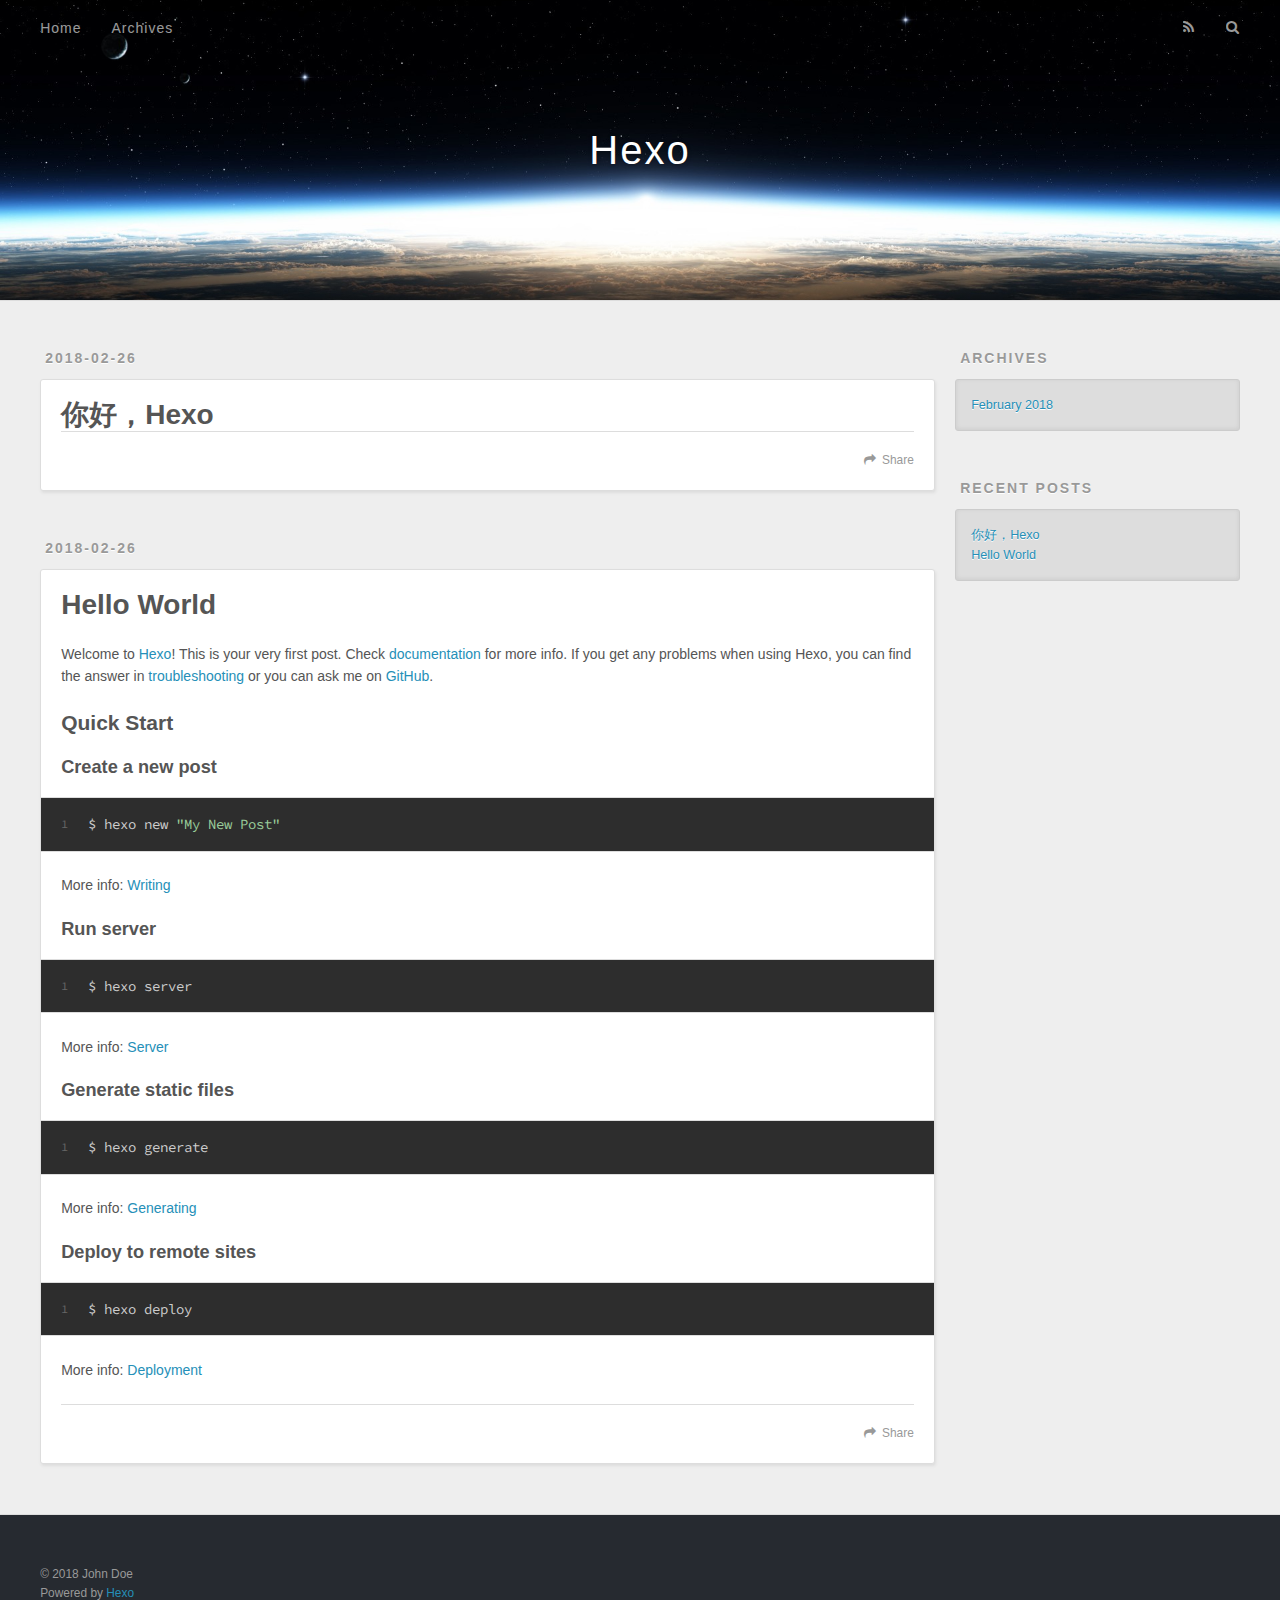
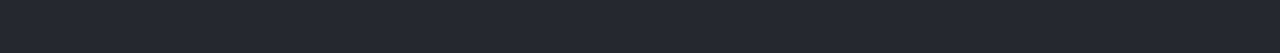
==== index.html @ 793b69d9 "Site updated: 2018-02-26 15:39:28" ====
<!DOCTYPE html>
<html>
<head>
  <meta charset="utf-8">
  

  
  <title>Hexo</title>
  <meta name="viewport" content="width=device-width, initial-scale=1, maximum-scale=1">
  <meta property="og:type" content="website">
<meta property="og:title" content="Hexo">
<meta property="og:url" content="http://yoursite.com/index.html">
<meta property="og:site_name" content="Hexo">
<meta name="twitter:card" content="summary">
<meta name="twitter:title" content="Hexo">
  
    <link rel="alternate" href="/atom.xml" title="Hexo" type="application/atom+xml">
  
  
    <link rel="icon" href="/favicon.png">
  
  
    <link href="//fonts.googleapis.com/css?family=Source+Code+Pro" rel="stylesheet" type="text/css">
  
  <link rel="stylesheet" href="/css/style.css">
</head>

<body>
  <div id="container">
    <div id="wrap">
      <header id="header">
  <div id="banner"></div>
  <div id="header-outer" class="outer">
    <div id="header-title" class="inner">
      <h1 id="logo-wrap">
        <a href="/" id="logo">Hexo</a>
      </h1>
      
    </div>
    <div id="header-inner" class="inner">
      <nav id="main-nav">
        <a id="main-nav-toggle" class="nav-icon"></a>
        
          <a class="main-nav-link" href="/">Home</a>
        
          <a class="main-nav-link" href="/archives">Archives</a>
        
      </nav>
      <nav id="sub-nav">
        
          <a id="nav-rss-link" class="nav-icon" href="/atom.xml" title="RSS Feed"></a>
        
        <a id="nav-search-btn" class="nav-icon" title="Search"></a>
      </nav>
      <div id="search-form-wrap">
        <form action="//google.com/search" method="get" accept-charset="UTF-8" class="search-form"><input type="search" name="q" class="search-form-input" placeholder="Search"><button type="submit" class="search-form-submit">&#xF002;</button><input type="hidden" name="sitesearch" value="http://yoursite.com"></form>
      </div>
    </div>
  </div>
</header>
      <div class="outer">
        <section id="main">
  
    <article id="post-你好，Hexo" class="article article-type-post" itemscope itemprop="blogPost">
  <div class="article-meta">
    <a href="/2018/02/26/你好，Hexo/" class="article-date">
  <time datetime="2018-02-26T07:17:48.000Z" itemprop="datePublished">2018-02-26</time>
</a>
    
  </div>
  <div class="article-inner">
    
    
      <header class="article-header">
        
  
    <h1 itemprop="name">
      <a class="article-title" href="/2018/02/26/你好，Hexo/">你好，Hexo</a>
    </h1>
  

      </header>
    
    <div class="article-entry" itemprop="articleBody">
      
        
      
    </div>
    <footer class="article-footer">
      <a data-url="http://yoursite.com/2018/02/26/你好，Hexo/" data-id="cje3wt3nu0001k8choc8q0jzr" class="article-share-link">Share</a>
      
      
    </footer>
  </div>
  
</article>


  
    <article id="post-hello-world" class="article article-type-post" itemscope itemprop="blogPost">
  <div class="article-meta">
    <a href="/2018/02/26/hello-world/" class="article-date">
  <time datetime="2018-02-26T01:29:39.546Z" itemprop="datePublished">2018-02-26</time>
</a>
    
  </div>
  <div class="article-inner">
    
    
      <header class="article-header">
        
  
    <h1 itemprop="name">
      <a class="article-title" href="/2018/02/26/hello-world/">Hello World</a>
    </h1>
  

      </header>
    
    <div class="article-entry" itemprop="articleBody">
      
        <p>Welcome to <a href="https://hexo.io/" target="_blank" rel="noopener">Hexo</a>! This is your very first post. Check <a href="https://hexo.io/docs/" target="_blank" rel="noopener">documentation</a> for more info. If you get any problems when using Hexo, you can find the answer in <a href="https://hexo.io/docs/troubleshooting.html" target="_blank" rel="noopener">troubleshooting</a> or you can ask me on <a href="https://github.com/hexojs/hexo/issues" target="_blank" rel="noopener">GitHub</a>.</p>
<h2 id="Quick-Start"><a href="#Quick-Start" class="headerlink" title="Quick Start"></a>Quick Start</h2><h3 id="Create-a-new-post"><a href="#Create-a-new-post" class="headerlink" title="Create a new post"></a>Create a new post</h3><figure class="highlight bash"><table><tr><td class="gutter"><pre><span class="line">1</span><br></pre></td><td class="code"><pre><span class="line">$ hexo new <span class="string">"My New Post"</span></span><br></pre></td></tr></table></figure>
<p>More info: <a href="https://hexo.io/docs/writing.html" target="_blank" rel="noopener">Writing</a></p>
<h3 id="Run-server"><a href="#Run-server" class="headerlink" title="Run server"></a>Run server</h3><figure class="highlight bash"><table><tr><td class="gutter"><pre><span class="line">1</span><br></pre></td><td class="code"><pre><span class="line">$ hexo server</span><br></pre></td></tr></table></figure>
<p>More info: <a href="https://hexo.io/docs/server.html" target="_blank" rel="noopener">Server</a></p>
<h3 id="Generate-static-files"><a href="#Generate-static-files" class="headerlink" title="Generate static files"></a>Generate static files</h3><figure class="highlight bash"><table><tr><td class="gutter"><pre><span class="line">1</span><br></pre></td><td class="code"><pre><span class="line">$ hexo generate</span><br></pre></td></tr></table></figure>
<p>More info: <a href="https://hexo.io/docs/generating.html" target="_blank" rel="noopener">Generating</a></p>
<h3 id="Deploy-to-remote-sites"><a href="#Deploy-to-remote-sites" class="headerlink" title="Deploy to remote sites"></a>Deploy to remote sites</h3><figure class="highlight bash"><table><tr><td class="gutter"><pre><span class="line">1</span><br></pre></td><td class="code"><pre><span class="line">$ hexo deploy</span><br></pre></td></tr></table></figure>
<p>More info: <a href="https://hexo.io/docs/deployment.html" target="_blank" rel="noopener">Deployment</a></p>

      
    </div>
    <footer class="article-footer">
      <a data-url="http://yoursite.com/2018/02/26/hello-world/" data-id="cje3wt3nn0000k8chcwhutjzi" class="article-share-link">Share</a>
      
      
    </footer>
  </div>
  
</article>


  


</section>
        
          <aside id="sidebar">
  
    

  
    

  
    
  
    
  <div class="widget-wrap">
    <h3 class="widget-title">Archives</h3>
    <div class="widget">
      <ul class="archive-list"><li class="archive-list-item"><a class="archive-list-link" href="/archives/2018/02/">February 2018</a></li></ul>
    </div>
  </div>


  
    
  <div class="widget-wrap">
    <h3 class="widget-title">Recent Posts</h3>
    <div class="widget">
      <ul>
        
          <li>
            <a href="/2018/02/26/你好，Hexo/">你好，Hexo</a>
          </li>
        
          <li>
            <a href="/2018/02/26/hello-world/">Hello World</a>
          </li>
        
      </ul>
    </div>
  </div>

  
</aside>
        
      </div>
      <footer id="footer">
  
  <div class="outer">
    <div id="footer-info" class="inner">
      &copy; 2018 John Doe<br>
      Powered by <a href="http://hexo.io/" target="_blank">Hexo</a>
    </div>
  </div>
</footer>
    </div>
    <nav id="mobile-nav">
  
    <a href="/" class="mobile-nav-link">Home</a>
  
    <a href="/archives" class="mobile-nav-link">Archives</a>
  
</nav>
    

<script src="//ajax.googleapis.com/ajax/libs/jquery/2.0.3/jquery.min.js"></script>


  <link rel="stylesheet" href="/fancybox/jquery.fancybox.css">
  <script src="/fancybox/jquery.fancybox.pack.js"></script>


<script src="/js/script.js"></script>



  </div>
</body>
</html>
---- css/style.css ----
body {
  width: 100%;
}
body:before,
body:after {
  content: "";
  display: table;
}
body:after {
  clear: both;
}
html,
body,
div,
span,
applet,
object,
iframe,
h1,
h2,
h3,
h4,
h5,
h6,
p,
blockquote,
pre,
a,
abbr,
acronym,
address,
big,
cite,
code,
del,
dfn,
em,
img,
ins,
kbd,
q,
s,
samp,
small,
strike,
strong,
sub,
sup,
tt,
var,
dl,
dt,
dd,
ol,
ul,
li,
fieldset,
form,
label,
legend,
table,
caption,
tbody,
tfoot,
thead,
tr,
th,
td {
  margin: 0;
  padding: 0;
  border: 0;
  outline: 0;
  font-weight: inherit;
  font-style: inherit;
  font-family: inherit;
  font-size: 100%;
  vertical-align: baseline;
}
body {
  line-height: 1;
  color: #000;
  background: #fff;
}
ol,
ul {
  list-style: none;
}
table {
  border-collapse: separate;
  border-spacing: 0;
  vertical-align: middle;
}
caption,
th,
td {
  text-align: left;
  font-weight: normal;
  vertical-align: middle;
}
a img {
  border: none;
}
input,
button {
  margin: 0;
  padding: 0;
}
input::-moz-focus-inner,
button::-moz-focus-inner {
  border: 0;
  padding: 0;
}
@font-face {
  font-family: FontAwesome;
  font-style: normal;
  font-weight: normal;
  src: url("fonts/fontawesome-webfont.eot?v=#4.0.3");
  src: url("fonts/fontawesome-webfont.eot?#iefix&v=#4.0.3") format("embedded-opentype"), url("fonts/fontawesome-webfont.woff?v=#4.0.3") format("woff"), url("fonts/fontawesome-webfont.ttf?v=#4.0.3") format("truetype"), url("fonts/fontawesome-webfont.svg#fontawesomeregular?v=#4.0.3") format("svg");
}
html,
body,
#container {
  height: 100%;
}
body {
  background: #eee;
  font: 14px -apple-system, BlinkMacSystemFont, "Segoe UI", "Roboto", "Oxygen", "Ubuntu", "Cantarell", "Fira Sans", "Droid Sans", "Helvetica Neue", sans-serif;
  -webkit-text-size-adjust: 100%;
}
.outer {
  max-width: 1220px;
  margin: 0 auto;
  padding: 0 20px;
}
.outer:before,
.outer:after {
  content: "";
  display: table;
}
.outer:after {
  clear: both;
}
.inner {
  display: inline;
  float: left;
  width: 98.33333333333333%;
  margin: 0 0.833333333333333%;
}
.left,
.alignleft {
  float: left;
}
.right,
.alignright {
  float: right;
}
.clear {
  clear: both;
}
#container {
  position: relative;
}
.mobile-nav-on {
  overflow: hidden;
}
#wrap {
  height: 100%;
  width: 100%;
  position: absolute;
  top: 0;
  left: 0;
  -webkit-transition: 0.2s ease-out;
  -moz-transition: 0.2s ease-out;
  -ms-transition: 0.2s ease-out;
  transition: 0.2s ease-out;
  z-index: 1;
  background: #eee;
}
.mobile-nav-on #wrap {
  left: 280px;
}
@media screen and (min-width: 768px) {
  #main {
    display: inline;
    float: left;
    width: 73.33333333333333%;
    margin: 0 0.833333333333333%;
  }
}
.article-date,
.article-category-link,
.archive-year,
.widget-title {
  text-decoration: none;
  text-transform: uppercase;
  letter-spacing: 2px;
  color: #999;
  margin-bottom: 1em;
  margin-left: 5px;
  line-height: 1em;
  text-shadow: 0 1px #fff;
  font-weight: bold;
}
.article-inner,
.archive-article-inner {
  background: #fff;
  -webkit-box-shadow: 1px 2px 3px #ddd;
  box-shadow: 1px 2px 3px #ddd;
  border: 1px solid #ddd;
  border-radius: 3px;
}
.article-entry h1,
.widget h1 {
  font-size: 2em;
}
.article-entry h2,
.widget h2 {
  font-size: 1.5em;
}
.article-entry h3,
.widget h3 {
  font-size: 1.3em;
}
.article-entry h4,
.widget h4 {
  font-size: 1.2em;
}
.article-entry h5,
.widget h5 {
  font-size: 1em;
}
.article-entry h6,
.widget h6 {
  font-size: 1em;
  color: #999;
}
.article-entry hr,
.widget hr {
  border: 1px dashed #ddd;
}
.article-entry strong,
.widget strong {
  font-weight: bold;
}
.article-entry em,
.widget em,
.article-entry cite,
.widget cite {
  font-style: italic;
}
.article-entry sup,
.widget sup,
.article-entry sub,
.widget sub {
  font-size: 0.75em;
  line-height: 0;
  position: relative;
  vertical-align: baseline;
}
.article-entry sup,
.widget sup {
  top: -0.5em;
}
.article-entry sub,
.widget sub {
  bottom: -0.2em;
}
.article-entry small,
.widget small {
  font-size: 0.85em;
}
.article-entry acronym,
.widget acronym,
.article-entry abbr,
.widget abbr {
  border-bottom: 1px dotted;
}
.article-entry ul,
.widget ul,
.article-entry ol,
.widget ol,
.article-entry dl,
.widget dl {
  margin: 0 20px;
  line-height: 1.6em;
}
.article-entry ul ul,
.widget ul ul,
.article-entry ol ul,
.widget ol ul,
.article-entry ul ol,
.widget ul ol,
.article-entry ol ol,
.widget ol ol {
  margin-top: 0;
  margin-bottom: 0;
}
.article-entry ul,
.widget ul {
  list-style: disc;
}
.article-entry ol,
.widget ol {
  list-style: decimal;
}
.article-entry dt,
.widget dt {
  font-weight: bold;
}
#header {
  height: 300px;
  position: relative;
  border-bottom: 1px solid #ddd;
}
#header:before,
#header:after {
  content: "";
  position: absolute;
  left: 0;
  right: 0;
  height: 40px;
}
#header:before {
  top: 0;
  background: -webkit-linear-gradient(rgba(0,0,0,0.2), transparent);
  background: -moz-linear-gradient(rgba(0,0,0,0.2), transparent);
  background: -ms-linear-gradient(rgba(0,0,0,0.2), transparent);
  background: linear-gradient(rgba(0,0,0,0.2), transparent);
}
#header:after {
  bottom: 0;
  background: -webkit-linear-gradient(transparent, rgba(0,0,0,0.2));
  background: -moz-linear-gradient(transparent, rgba(0,0,0,0.2));
  background: -ms-linear-gradient(transparent, rgba(0,0,0,0.2));
  background: linear-gradient(transparent, rgba(0,0,0,0.2));
}
#header-outer {
  height: 100%;
  position: relative;
}
#header-inner {
  position: relative;
  overflow: hidden;
}
#banner {
  position: absolute;
  top: 0;
  left: 0;
  width: 100%;
  height: 100%;
  background: url("images/banner.jpg") center #000;
  -webkit-background-size: cover;
  -moz-background-size: cover;
  background-size: cover;
  z-index: -1;
}
#header-title {
  text-align: center;
  height: 40px;
  position: absolute;
  top: 50%;
  left: 0;
  margin-top: -20px;
}
#logo,
#subtitle {
  text-decoration: none;
  color: #fff;
  font-weight: 300;
  text-shadow: 0 1px 4px rgba(0,0,0,0.3);
}
#logo {
  font-size: 40px;
  line-height: 40px;
  letter-spacing: 2px;
}
#subtitle {
  font-size: 16px;
  line-height: 16px;
  letter-spacing: 1px;
}
#subtitle-wrap {
  margin-top: 16px;
}
#main-nav {
  float: left;
  margin-left: -15px;
}
.nav-icon,
.main-nav-link {
  float: left;
  color: #fff;
  opacity: 0.6;
  text-decoration: none;
  text-shadow: 0 1px rgba(0,0,0,0.2);
  -webkit-transition: opacity 0.2s;
  -moz-transition: opacity 0.2s;
  -ms-transition: opacity 0.2s;
  transition: opacity 0.2s;
  display: block;
  padding: 20px 15px;
}
.nav-icon:hover,
.main-nav-link:hover {
  opacity: 1;
}
.nav-icon {
  font-family: FontAwesome;
  text-align: center;
  font-size: 14px;
  width: 14px;
  height: 14px;
  padding: 20px 15px;
  position: relative;
  cursor: pointer;
}
.main-nav-link {
  font-weight: 300;
  letter-spacing: 1px;
}
@media screen and (max-width: 479px) {
  .main-nav-link {
    display: none;
  }
}
#main-nav-toggle {
  display: none;
}
#main-nav-toggle:before {
  content: "\f0c9";
}
@media screen and (max-width: 479px) {
  #main-nav-toggle {
    display: block;
  }
}
#sub-nav {
  float: right;
  margin-right: -15px;
}
#nav-rss-link:before {
  content: "\f09e";
}
#nav-search-btn:before {
  content: "\f002";
}
#search-form-wrap {
  position: absolute;
  top: 15px;
  width: 150px;
  height: 30px;
  right: -150px;
  opacity: 0;
  -webkit-transition: 0.2s ease-out;
  -moz-transition: 0.2s ease-out;
  -ms-transition: 0.2s ease-out;
  transition: 0.2s ease-out;
}
#search-form-wrap.on {
  opacity: 1;
  right: 0;
}
@media screen and (max-width: 479px) {
  #search-form-wrap {
    width: 100%;
    right: -100%;
  }
}
.search-form {
  position: absolute;
  top: 0;
  left: 0;
  right: 0;
  background: #fff;
  padding: 5px 15px;
  border-radius: 15px;
  -webkit-box-shadow: 0 0 10px rgba(0,0,0,0.3);
  box-shadow: 0 0 10px rgba(0,0,0,0.3);
}
.search-form-input {
  border: none;
  background: none;
  color: #555;
  width: 100%;
  font: 13px -apple-system, BlinkMacSystemFont, "Segoe UI", "Roboto", "Oxygen", "Ubuntu", "Cantarell", "Fira Sans", "Droid Sans", "Helvetica Neue", sans-serif;
  outline: none;
}
.search-form-input::-webkit-search-results-decoration,
.search-form-input::-webkit-search-cancel-button {
  -webkit-appearance: none;
}
.search-form-submit {
  position: absolute;
  top: 50%;
  right: 10px;
  margin-top: -7px;
  font: 13px FontAwesome;
  border: none;
  background: none;
  color: #bbb;
  cursor: pointer;
}
.search-form-submit:hover,
.search-form-submit:focus {
  color: #777;
}
.article {
  margin: 50px 0;
}
.article-inner {
  overflow: hidden;
}
.article-meta:before,
.article-meta:after {
  content: "";
  display: table;
}
.article-meta:after {
  clear: both;
}
.article-date {
  float: left;
}
.article-category {
  float: left;
  line-height: 1em;
  color: #ccc;
  text-shadow: 0 1px #fff;
  margin-left: 8px;
}
.article-category:before {
  content: "\2022";
}
.article-category-link {
  margin: 0 12px 1em;
}
.article-header {
  padding: 20px 20px 0;
}
.article-title {
  text-decoration: none;
  font-size: 2em;
  font-weight: bold;
  color: #555;
  line-height: 1.1em;
  -webkit-transition: color 0.2s;
  -moz-transition: color 0.2s;
  -ms-transition: color 0.2s;
  transition: color 0.2s;
}
a.article-title:hover {
  color: #258fb8;
}
.article-entry {
  color: #555;
  padding: 0 20px;
}
.article-entry:before,
.article-entry:after {
  content: "";
  display: table;
}
.article-entry:after {
  clear: both;
}
.article-entry p,
.article-entry table {
  line-height: 1.6em;
  margin: 1.6em 0;
}
.article-entry h1,
.article-entry h2,
.article-entry h3,
.article-entry h4,
.article-entry h5,
.article-entry h6 {
  font-weight: bold;
}
.article-entry h1,
.article-entry h2,
.article-entry h3,
.article-entry h4,
.article-entry h5,
.article-entry h6 {
  line-height: 1.1em;
  margin: 1.1em 0;
}
.article-entry a {
  color: #258fb8;
  text-decoration: none;
}
.article-entry a:hover {
  text-decoration: underline;
}
.article-entry ul,
.article-entry ol,
.article-entry dl {
  margin-top: 1.6em;
  margin-bottom: 1.6em;
}
.article-entry img,
.article-entry video {
  max-width: 100%;
  height: auto;
  display: block;
  margin: auto;
}
.article-entry iframe {
  border: none;
}
.article-entry table {
  width: 100%;
  border-collapse: collapse;
  border-spacing: 0;
}
.article-entry th {
  font-weight: bold;
  border-bottom: 3px solid #ddd;
  padding-bottom: 0.5em;
}
.article-entry td {
  border-bottom: 1px solid #ddd;
  padding: 10px 0;
}
.article-entry blockquote {
  font-family: Georgia, "Times New Roman", serif;
  font-size: 1.4em;
  margin: 1.6em 20px;
  text-align: center;
}
.article-entry blockquote footer {
  font-size: 14px;
  margin: 1.6em 0;
  font-family: -apple-system, BlinkMacSystemFont, "Segoe UI", "Roboto", "Oxygen", "Ubuntu", "Cantarell", "Fira Sans", "Droid Sans", "Helvetica Neue", sans-serif;
}
.article-entry blockquote footer cite:before {
  content: "—";
  padding: 0 0.5em;
}
.article-entry .pullquote {
  text-align: left;
  width: 45%;
  margin: 0;
}
.article-entry .pullquote.left {
  margin-left: 0.5em;
  margin-right: 1em;
}
.article-entry .pullquote.right {
  margin-right: 0.5em;
  margin-left: 1em;
}
.article-entry .caption {
  color: #999;
  display: block;
  font-size: 0.9em;
  margin-top: 0.5em;
  position: relative;
  text-align: center;
}
.article-entry .video-container {
  position: relative;
  padding-top: 56.25%;
  height: 0;
  overflow: hidden;
}
.article-entry .video-container iframe,
.article-entry .video-container object,
.article-entry .video-container embed {
  position: absolute;
  top: 0;
  left: 0;
  width: 100%;
  height: 100%;
  margin-top: 0;
}
.article-more-link a {
  display: inline-block;
  line-height: 1em;
  padding: 6px 15px;
  border-radius: 15px;
  background: #eee;
  color: #999;
  text-shadow: 0 1px #fff;
  text-decoration: none;
}
.article-more-link a:hover {
  background: #258fb8;
  color: #fff;
  text-decoration: none;
  text-shadow: 0 1px #1e7293;
}
.article-footer {
  font-size: 0.85em;
  line-height: 1.6em;
  border-top: 1px solid #ddd;
  padding-top: 1.6em;
  margin: 0 20px 20px;
}
.article-footer:before,
.article-footer:after {
  content: "";
  display: table;
}
.article-footer:after {
  clear: both;
}
.article-footer a {
  color: #999;
  text-decoration: none;
}
.article-footer a:hover {
  color: #555;
}
.article-tag-list-item {
  float: left;
  margin-right: 10px;
}
.article-tag-list-link:before {
  content: "#";
}
.article-comment-link {
  float: right;
}
.article-comment-link:before {
  content: "\f075";
  font-family: FontAwesome;
  padding-right: 8px;
}
.article-share-link {
  cursor: pointer;
  float: right;
  margin-left: 20px;
}
.article-share-link:before {
  content: "\f064";
  font-family: FontAwesome;
  padding-right: 6px;
}
#article-nav {
  position: relative;
}
#article-nav:before,
#article-nav:after {
  content: "";
  display: table;
}
#article-nav:after {
  clear: both;
}
@media screen and (min-width: 768px) {
  #article-nav {
    margin: 50px 0;
  }
  #article-nav:before {
    width: 8px;
    height: 8px;
    position: absolute;
    top: 50%;
    left: 50%;
    margin-top: -4px;
    margin-left: -4px;
    content: "";
    border-radius: 50%;
    background: #ddd;
    -webkit-box-shadow: 0 1px 2px #fff;
    box-shadow: 0 1px 2px #fff;
  }
}
.article-nav-link-wrap {
  text-decoration: none;
  text-shadow: 0 1px #fff;
  color: #999;
  -webkit-box-sizing: border-box;
  -moz-box-sizing: border-box;
  box-sizing: border-box;
  margin-top: 50px;
  text-align: center;
  display: block;
}
.article-nav-link-wrap:hover {
  color: #555;
}
@media screen and (min-width: 768px) {
  .article-nav-link-wrap {
    width: 50%;
    margin-top: 0;
  }
}
@media screen and (min-width: 768px) {
  #article-nav-newer {
    float: left;
    text-align: right;
    padding-right: 20px;
  }
}
@media screen and (min-width: 768px) {
  #article-nav-older {
    float: right;
    text-align: left;
    padding-left: 20px;
  }
}
.article-nav-caption {
  text-transform: uppercase;
  letter-spacing: 2px;
  color: #ddd;
  line-height: 1em;
  font-weight: bold;
}
#article-nav-newer .article-nav-caption {
  margin-right: -2px;
}
.article-nav-title {
  font-size: 0.85em;
  line-height: 1.6em;
  margin-top: 0.5em;
}
.article-share-box {
  position: absolute;
  display: none;
  background: #fff;
  -webkit-box-shadow: 1px 2px 10px rgba(0,0,0,0.2);
  box-shadow: 1px 2px 10px rgba(0,0,0,0.2);
  border-radius: 3px;
  margin-left: -145px;
  overflow: hidden;
  z-index: 1;
}
.article-share-box.on {
  display: block;
}
.article-share-input {
  width: 100%;
  background: none;
  -webkit-box-sizing: border-box;
  -moz-box-sizing: border-box;
  box-sizing: border-box;
  font: 14px -apple-system, BlinkMacSystemFont, "Segoe UI", "Roboto", "Oxygen", "Ubuntu", "Cantarell", "Fira Sans", "Droid Sans", "Helvetica Neue", sans-serif;
  padding: 0 15px;
  color: #555;
  outline: none;
  border: 1px solid #ddd;
  border-radius: 3px 3px 0 0;
  height: 36px;
  line-height: 36px;
}
.article-share-links {
  background: #eee;
}
.article-share-links:before,
.article-share-links:after {
  content: "";
  display: table;
}
.article-share-links:after {
  clear: both;
}
.article-share-twitter,
.article-share-facebook,
.article-share-pinterest,
.article-share-google {
  width: 50px;
  height: 36px;
  display: block;
  float: left;
  position: relative;
  color: #999;
  text-shadow: 0 1px #fff;
}
.article-share-twitter:before,
.article-share-facebook:before,
.article-share-pinterest:before,
.article-share-google:before {
  font-size: 20px;
  font-family: FontAwesome;
  width: 20px;
  height: 20px;
  position: absolute;
  top: 50%;
  left: 50%;
  margin-top: -10px;
  margin-left: -10px;
  text-align: center;
}
.article-share-twitter:hover,
.article-share-facebook:hover,
.article-share-pinterest:hover,
.article-share-google:hover {
  color: #fff;
}
.article-share-twitter:before {
  content: "\f099";
}
.article-share-twitter:hover {
  background: #00aced;
  text-shadow: 0 1px #008abe;
}
.article-share-facebook:before {
  content: "\f09a";
}
.article-share-facebook:hover {
  background: #3b5998;
  text-shadow: 0 1px #2f477a;
}
.article-share-pinterest:before {
  content: "\f0d2";
}
.article-share-pinterest:hover {
  background: #cb2027;
  text-shadow: 0 1px #a21a1f;
}
.article-share-google:before {
  content: "\f0d5";
}
.article-share-google:hover {
  background: #dd4b39;
  text-shadow: 0 1px #be3221;
}
.article-gallery {
  background: #000;
  position: relative;
}
.article-gallery-photos {
  position: relative;
  overflow: hidden;
}
.article-gallery-img {
  display: none;
  max-width: 100%;
}
.article-gallery-img:first-child {
  display: block;
}
.article-gallery-img.loaded {
  position: absolute;
  display: block;
}
.article-gallery-img img {
  display: block;
  max-width: 100%;
  margin: 0 auto;
}
#comments {
  background: #fff;
  -webkit-box-shadow: 1px 2px 3px #ddd;
  box-shadow: 1px 2px 3px #ddd;
  padding: 20px;
  border: 1px solid #ddd;
  border-radius: 3px;
  margin: 50px 0;
}
#comments a {
  color: #258fb8;
}
.archives-wrap {
  margin: 50px 0;
}
.archives:before,
.archives:after {
  content: "";
  display: table;
}
.archives:after {
  clear: both;
}
.archive-year-wrap {
  margin-bottom: 1em;
}
.archives {
  -webkit-column-gap: 10px;
  -moz-column-gap: 10px;
  column-gap: 10px;
}
@media screen and (min-width: 480px) and (max-width: 767px) {
  .archives {
    -webkit-column-count: 2;
    -moz-column-count: 2;
    column-count: 2;
  }
}
@media screen and (min-width: 768px) {
  .archives {
    -webkit-column-count: 3;
    -moz-column-count: 3;
    column-count: 3;
  }
}
.archive-article {
  -webkit-column-break-inside: avoid;
  page-break-inside: avoid;
  overflow: hidden;
  break-inside: avoid-column;
}
.archive-article-inner {
  padding: 10px;
  margin-bottom: 15px;
}
.archive-article-title {
  text-decoration: none;
  font-weight: bold;
  color: #555;
  -webkit-transition: color 0.2s;
  -moz-transition: color 0.2s;
  -ms-transition: color 0.2s;
  transition: color 0.2s;
  line-height: 1.6em;
}
.archive-article-title:hover {
  color: #258fb8;
}
.archive-article-footer {
  margin-top: 1em;
}
.archive-article-date {
  color: #999;
  text-decoration: none;
  font-size: 0.85em;
  line-height: 1em;
  margin-bottom: 0.5em;
  display: block;
}
#page-nav {
  margin: 50px auto;
  background: #fff;
  -webkit-box-shadow: 1px 2px 3px #ddd;
  box-shadow: 1px 2px 3px #ddd;
  border: 1px solid #ddd;
  border-radius: 3px;
  text-align: center;
  color: #999;
  overflow: hidden;
}
#page-nav:before,
#page-nav:after {
  content: "";
  display: table;
}
#page-nav:after {
  clear: both;
}
#page-nav a,
#page-nav span {
  padding: 10px 20px;
  line-height: 1;
  height: 2ex;
}
#page-nav a {
  color: #999;
  text-decoration: none;
}
#page-nav a:hover {
  background: #999;
  color: #fff;
}
#page-nav .prev {
  float: left;
}
#page-nav .next {
  float: right;
}
#page-nav .page-number {
  display: inline-block;
}
@media screen and (max-width: 479px) {
  #page-nav .page-number {
    display: none;
  }
}
#page-nav .current {
  color: #555;
  font-weight: bold;
}
#page-nav .space {
  color: #ddd;
}
#footer {
  background: #262a30;
  padding: 50px 0;
  border-top: 1px solid #ddd;
  color: #999;
}
#footer a {
  color: #258fb8;
  text-decoration: none;
}
#footer a:hover {
  text-decoration: underline;
}
#footer-info {
  line-height: 1.6em;
  font-size: 0.85em;
}
.article-entry pre,
.article-entry .highlight {
  background: #2d2d2d;
  margin: 0 -20px;
  padding: 15px 20px;
  border-style: solid;
  border-color: #ddd;
  border-width: 1px 0;
  overflow: auto;
  color: #ccc;
  line-height: 22.400000000000002px;
}
.article-entry .highlight .gutter pre,
.article-entry .gist .gist-file .gist-data .line-numbers {
  color: #666;
  font-size: 0.85em;
}
.article-entry pre,
.article-entry code {
  font-family: "Source Code Pro", Consolas, Monaco, Menlo, Consolas, monospace;
}
.article-entry code {
  background: #eee;
  text-shadow: 0 1px #fff;
  padding: 0 0.3em;
}
.article-entry pre code {
  background: none;
  text-shadow: none;
  padding: 0;
}
.article-entry .highlight pre {
  border: none;
  margin: 0;
  padding: 0;
}
.article-entry .highlight table {
  margin: 0;
  width: auto;
}
.article-entry .highlight td {
  border: none;
  padding: 0;
}
.article-entry .highlight figcaption {
  font-size: 0.85em;
  color: #999;
  line-height: 1em;
  margin-bottom: 1em;
}
.article-entry .highlight figcaption:before,
.article-entry .highlight figcaption:after {
  content: "";
  display: table;
}
.article-entry .highlight figcaption:after {
  clear: both;
}
.article-entry .highlight figcaption a {
  float: right;
}
.article-entry .highlight .gutter pre {
  text-align: right;
  padding-right: 20px;
}
.article-entry .highlight .line {
  height: 22.400000000000002px;
}
.article-entry .highlight .line.marked {
  background: #515151;
}
.article-entry .gist {
  margin: 0 -20px;
  border-style: solid;
  border-color: #ddd;
  border-width: 1px 0;
  background: #2d2d2d;
  padding: 15px 20px 15px 0;
}
.article-entry .gist .gist-file {
  border: none;
  font-family: "Source Code Pro", Consolas, Monaco, Menlo, Consolas, monospace;
  margin: 0;
}
.article-entry .gist .gist-file .gist-data {
  background: none;
  border: none;
}
.article-entry .gist .gist-file .gist-data .line-numbers {
  background: none;
  border: none;
  padding: 0 20px 0 0;
}
.article-entry .gist .gist-file .gist-data .line-data {
  padding: 0 !important;
}
.article-entry .gist .gist-file .highlight {
  margin: 0;
  padding: 0;
  border: none;
}
.article-entry .gist .gist-file .gist-meta {
  background: #2d2d2d;
  color: #999;
  font: 0.85em -apple-system, BlinkMacSystemFont, "Segoe UI", "Roboto", "Oxygen", "Ubuntu", "Cantarell", "Fira Sans", "Droid Sans", "Helvetica Neue", sans-serif;
  text-shadow: 0 0;
  padding: 0;
  margin-top: 1em;
  margin-left: 20px;
}
.article-entry .gist .gist-file .gist-meta a {
  color: #258fb8;
  font-weight: normal;
}
.article-entry .gist .gist-file .gist-meta a:hover {
  text-decoration: underline;
}
pre .comment,
pre .title {
  color: #999;
}
pre .variable,
pre .attribute,
pre .tag,
pre .regexp,
pre .ruby .constant,
pre .xml .tag .title,
pre .xml .pi,
pre .xml .doctype,
pre .html .doctype,
pre .css .id,
pre .css .class,
pre .css .pseudo {
  color: #f2777a;
}
pre .number,
pre .preprocessor,
pre .built_in,
pre .literal,
pre .params,
pre .constant {
  color: #f99157;
}
pre .class,
pre .ruby .class .title,
pre .css .rules .attribute {
  color: #9c9;
}
pre .string,
pre .value,
pre .inheritance,
pre .header,
pre .ruby .symbol,
pre .xml .cdata {
  color: #9c9;
}
pre .css .hexcolor {
  color: #6cc;
}
pre .function,
pre .python .decorator,
pre .python .title,
pre .ruby .function .title,
pre .ruby .title .keyword,
pre .perl .sub,
pre .javascript .title,
pre .coffeescript .title {
  color: #69c;
}
pre .keyword,
pre .javascript .function {
  color: #c9c;
}
@media screen and (max-width: 479px) {
  #mobile-nav {
    position: absolute;
    top: 0;
    left: 0;
    width: 280px;
    height: 100%;
    background: #191919;
    border-right: 1px solid #fff;
  }
}
@media screen and (max-width: 479px) {
  .mobile-nav-link {
    display: block;
    color: #999;
    text-decoration: none;
    padding: 15px 20px;
    font-weight: bold;
  }
  .mobile-nav-link:hover {
    color: #fff;
  }
}
@media screen and (min-width: 768px) {
  #sidebar {
    display: inline;
    float: left;
    width: 23.333333333333332%;
    margin: 0 0.833333333333333%;
  }
}
.widget-wrap {
  margin: 50px 0;
}
.widget {
  color: #777;
  text-shadow: 0 1px #fff;
  background: #ddd;
  -webkit-box-shadow: 0 -1px 4px #ccc inset;
  box-shadow: 0 -1px 4px #ccc inset;
  border: 1px solid #ccc;
  padding: 15px;
  border-radius: 3px;
}
.widget a {
  color: #258fb8;
  text-decoration: none;
}
.widget a:hover {
  text-decoration: underline;
}
.widget ul ul,
.widget ol ul,
.widget dl ul,
.widget ul ol,
.widget ol ol,
.widget dl ol,
.widget ul dl,
.widget ol dl,
.widget dl dl {
  margin-left: 15px;
  list-style: disc;
}
.widget {
  line-height: 1.6em;
  word-wrap: break-word;
  font-size: 0.9em;
}
.widget ul,
.widget ol {
  list-style: none;
  margin: 0;
}
.widget ul ul,
.widget ol ul,
.widget ul ol,
.widget ol ol {
  margin: 0 20px;
}
.widget ul ul,
.widget ol ul {
  list-style: disc;
}
.widget ul ol,
.widget ol ol {
  list-style: decimal;
}
.category-list-count,
.tag-list-count,
.archive-list-count {
  padding-left: 5px;
  color: #999;
  font-size: 0.85em;
}
.category-list-count:before,
.tag-list-count:before,
.archive-list-count:before {
  content: "(";
}
.category-list-count:after,
.tag-list-count:after,
.archive-list-count:after {
  content: ")";
}
.tagcloud a {
  margin-right: 5px;
  display: inline-block;
}
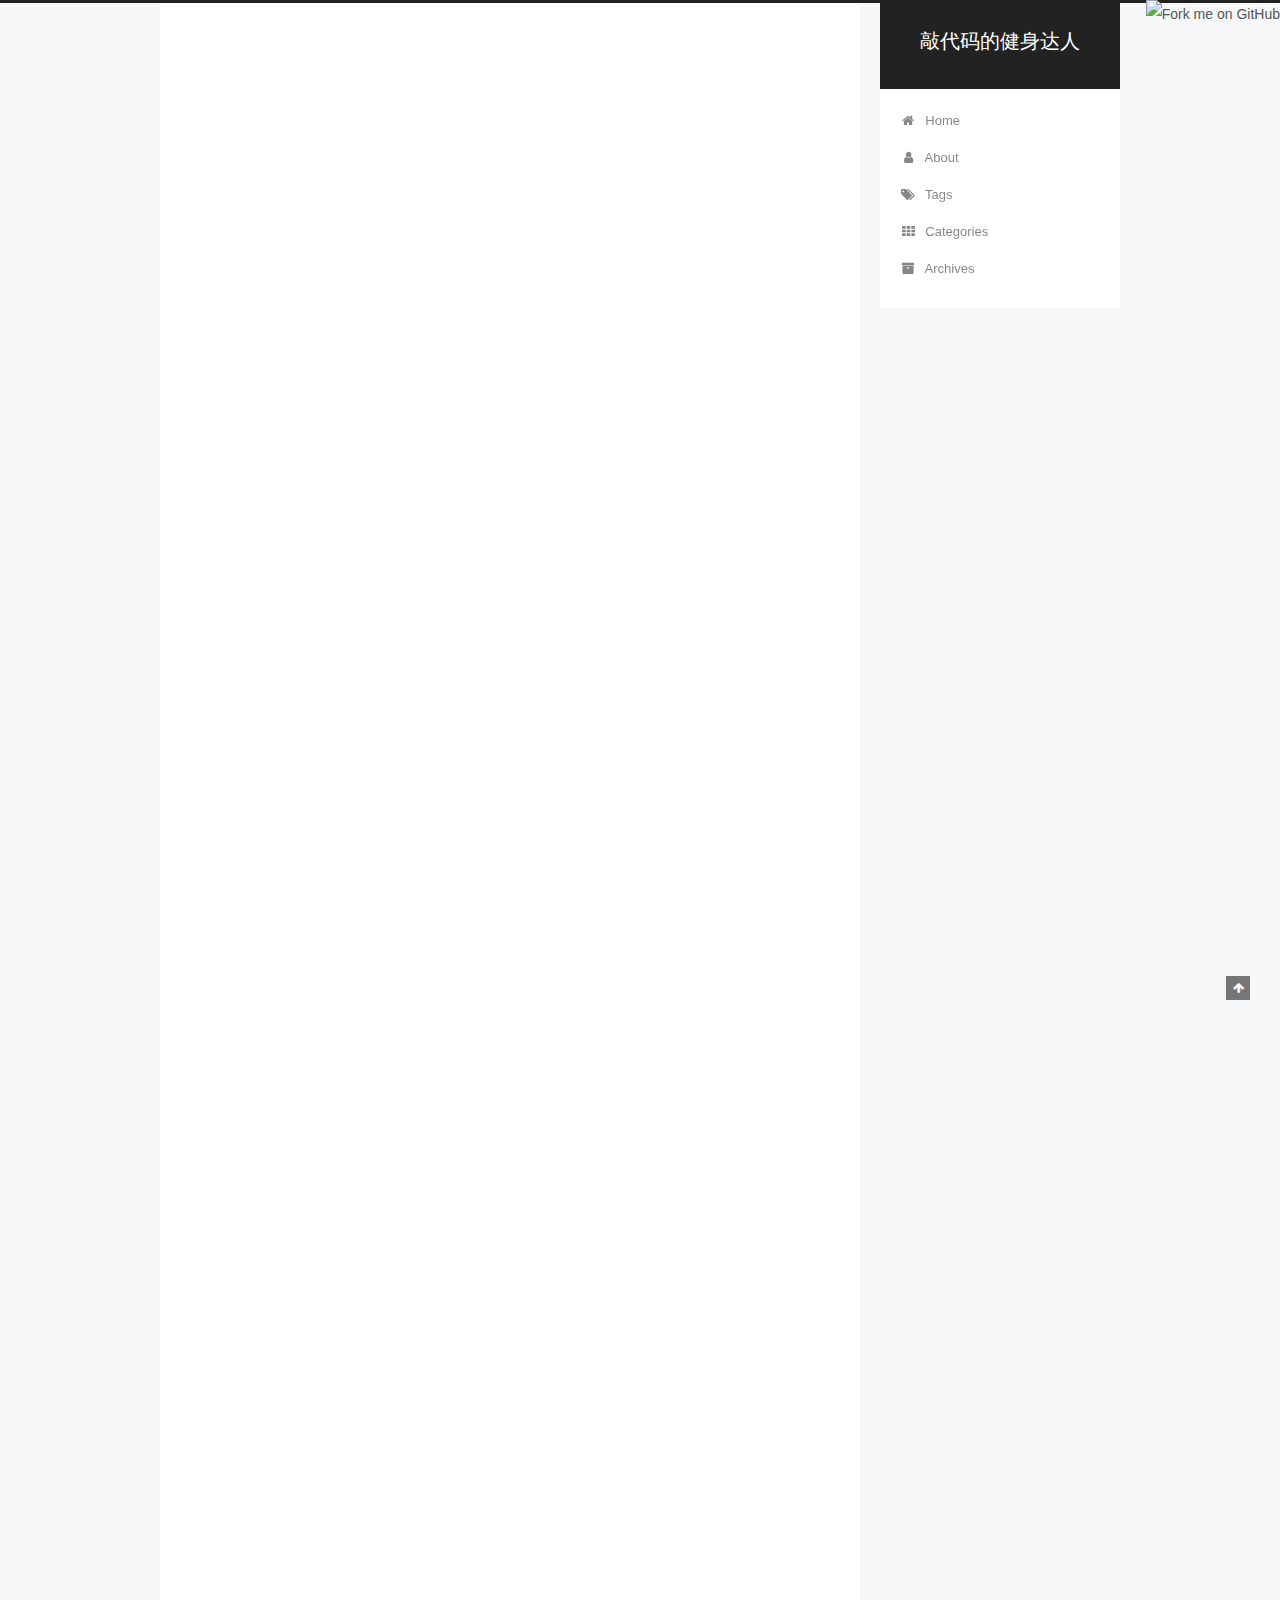
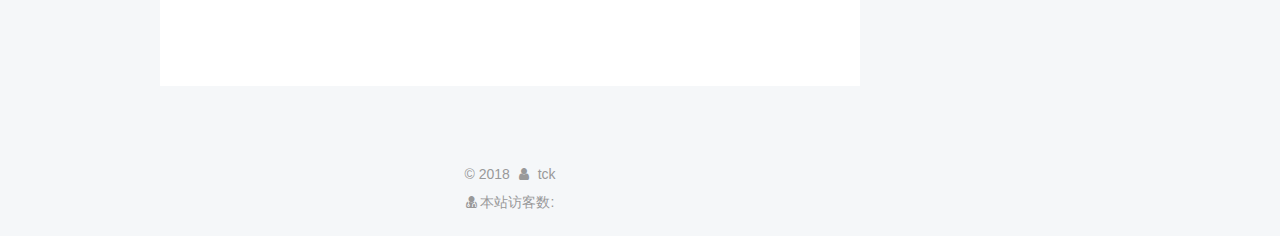
==== commit 124d83b8: "Site updated: 2018-02-27 14:08:40" ====
--- a/index.html
+++ b/index.html
@@ -1,125 +1,482 @@
 <!DOCTYPE html>
-<html>
+
+
+
+  
+
+
+<html class="theme-next pisces use-motion" lang="zh-Hans">
 <head>
-  <meta charset="utf-8">
-  
-
-  
-  <title>Hexo</title>
-  <meta name="viewport" content="width=device-width, initial-scale=1, maximum-scale=1">
-  <meta property="og:type" content="website">
-<meta property="og:title" content="Hexo">
+  <meta charset="UTF-8"/>
+<meta http-equiv="X-UA-Compatible" content="IE=edge" />
+<meta name="viewport" content="width=device-width, initial-scale=1, maximum-scale=1"/>
+<meta name="theme-color" content="#222">
+
+
+
+
+
+
+
+
+
+
+
+
+<meta http-equiv="Cache-Control" content="no-transform" />
+<meta http-equiv="Cache-Control" content="no-siteapp" />
+
+
+
+
+
+
+
+
+
+
+
+
+
+
+
+
+
+
+
+
+
+
+<link href="/lib/font-awesome/css/font-awesome.min.css?v=4.6.2" rel="stylesheet" type="text/css" />
+
+<link href="/css/main.css?v=6.0.4" rel="stylesheet" type="text/css" />
+
+
+  <link rel="apple-touch-icon" sizes="180x180" href="/images/apple-touch-icon-next.png?v=6.0.4">
+
+
+  <link rel="icon" type="image/png" sizes="32x32" href="/images/favicon-32x32-next.png?v=6.0.4">
+
+
+  <link rel="icon" type="image/png" sizes="16x16" href="/images/favicon-16x16-next.png?v=6.0.4">
+
+
+  <link rel="mask-icon" href="/images/logo.svg?v=6.0.4" color="#222">
+
+
+
+
+
+
+
+
+
+<script type="text/javascript" id="hexo.configurations">
+  var NexT = window.NexT || {};
+  var CONFIG = {
+    root: '/',
+    scheme: 'Pisces',
+    version: '6.0.4',
+    sidebar: {"position":"right","display":"post","offset":12,"b2t":false,"scrollpercent":false,"onmobile":false},
+    fancybox: false,
+    fastclick: false,
+    lazyload: false,
+    tabs: true,
+    motion: {"enable":true,"async":false,"transition":{"post_block":"fadeIn","post_header":"slideDownIn","post_body":"slideDownIn","coll_header":"slideLeftIn","sidebar":"slideUpIn"}},
+    algolia: {
+      applicationID: '',
+      apiKey: '',
+      indexName: '',
+      hits: {"per_page":10},
+      labels: {"input_placeholder":"Search for Posts","hits_empty":"We didn't find any results for the search: ${query}","hits_stats":"${hits} results found in ${time} ms"}
+    }
+  };
+</script>
+
+
+  
+
+
+
+
+  
+  <meta name="keywords" content="Hexo, NexT" />
+
+
+<meta property="og:type" content="website">
+<meta property="og:title" content="敲代码的健身达人">
 <meta property="og:url" content="http://yoursite.com/index.html">
-<meta property="og:site_name" content="Hexo">
+<meta property="og:site_name" content="敲代码的健身达人">
+<meta property="og:locale" content="zh-Hans">
 <meta name="twitter:card" content="summary">
-<meta name="twitter:title" content="Hexo">
-  
-    <link rel="alternate" href="/atom.xml" title="Hexo" type="application/atom+xml">
-  
-  
-    <link rel="icon" href="/favicon.png">
-  
-  
-    <link href="//fonts.googleapis.com/css?family=Source+Code+Pro" rel="stylesheet" type="text/css">
-  
-  <link rel="stylesheet" href="/css/style.css">
+<meta name="twitter:title" content="敲代码的健身达人">
+
+
+
+
+
+
+  <link rel="canonical" href="http://yoursite.com/"/>
+
+
+
+<script type="text/javascript" id="page.configurations">
+  CONFIG.page = {
+    sidebar: "",
+  };
+</script>
+  <title>敲代码的健身达人</title>
+  
+
+
+
+
+
+
+
+
+
+  <noscript>
+  <style type="text/css">
+    .use-motion .motion-element,
+    .use-motion .brand,
+    .use-motion .menu-item,
+    .sidebar-inner,
+    .use-motion .post-block,
+    .use-motion .pagination,
+    .use-motion .comments,
+    .use-motion .post-header,
+    .use-motion .post-body,
+    .use-motion .collection-title { opacity: initial; }
+
+    .use-motion .logo,
+    .use-motion .site-title,
+    .use-motion .site-subtitle {
+      opacity: initial;
+      top: initial;
+    }
+
+    .use-motion {
+      .logo-line-before i { left: initial; }
+      .logo-line-after i { right: initial; }
+    }
+  </style>
+</noscript>
+
 </head>
 
-<body>
-  <div id="container">
-    <div id="wrap">
-      <header id="header">
-  <div id="banner"></div>
-  <div id="header-outer" class="outer">
-    <div id="header-title" class="inner">
-      <h1 id="logo-wrap">
-        <a href="/" id="logo">Hexo</a>
-      </h1>
-      
+<body itemscope itemtype="http://schema.org/WebPage" lang="zh-Hans">
+
+  
+  
+    
+  
+
+  <div class="container sidebar-position-right 
+  page-home">
+    <div class="headband"></div>
+<a href="https://github.com/tck8888"><img style="position: absolute; top: 0; right: 0; border: 0;" src="https://camo.githubusercontent.com/652c5b9acfaddf3a9c326fa6bde407b87f7be0f4/68747470733a2f2f73332e616d617a6f6e6177732e636f6d2f6769746875622f726962626f6e732f666f726b6d655f72696768745f6f72616e67655f6666373630302e706e67" alt="Fork me on GitHub" data-canonical-src="https://s3.amazonaws.com/github/ribbons/forkme_right_orange_ff7600.png"></a>
+    <header id="header" class="header" itemscope itemtype="http://schema.org/WPHeader">
+      <div class="header-inner"> <div class="site-brand-wrapper">
+  <div class="site-meta ">
+    
+
+    <div class="custom-logo-site-title">
+      <a href="/"  class="brand" rel="start">
+        <span class="logo-line-before"><i></i></span>
+        <span class="site-title">敲代码的健身达人</span>
+        <span class="logo-line-after"><i></i></span>
+      </a>
     </div>
-    <div id="header-inner" class="inner">
-      <nav id="main-nav">
-        <a id="main-nav-toggle" class="nav-icon"></a>
-        
-          <a class="main-nav-link" href="/">Home</a>
-        
-          <a class="main-nav-link" href="/archives">Archives</a>
-        
-      </nav>
-      <nav id="sub-nav">
-        
-          <a id="nav-rss-link" class="nav-icon" href="/atom.xml" title="RSS Feed"></a>
-        
-        <a id="nav-search-btn" class="nav-icon" title="Search"></a>
-      </nav>
-      <div id="search-form-wrap">
-        <form action="//google.com/search" method="get" accept-charset="UTF-8" class="search-form"><input type="search" name="q" class="search-form-input" placeholder="Search"><button type="submit" class="search-form-submit">&#xF002;</button><input type="hidden" name="sitesearch" value="http://yoursite.com"></form>
-      </div>
+      
+        <p class="site-subtitle"></p>
+      
+  </div>
+
+  <div class="site-nav-toggle">
+    <button>
+      <span class="btn-bar"></span>
+      <span class="btn-bar"></span>
+      <span class="btn-bar"></span>
+    </button>
+  </div>
+</div>
+
+<nav class="site-nav">
+  
+
+  
+    <ul id="menu" class="menu">
+      
+        
+        <li class="menu-item menu-item-home">
+          <a href="/" rel="section">
+            <i class="menu-item-icon fa fa-fw fa-home"></i> <br />Home</a>
+        </li>
+      
+        
+        <li class="menu-item menu-item-about">
+          <a href="/about/" rel="section">
+            <i class="menu-item-icon fa fa-fw fa-user"></i> <br />About</a>
+        </li>
+      
+        
+        <li class="menu-item menu-item-tags">
+          <a href="/tags/" rel="section">
+            <i class="menu-item-icon fa fa-fw fa-tags"></i> <br />Tags</a>
+        </li>
+      
+        
+        <li class="menu-item menu-item-categories">
+          <a href="/categories/" rel="section">
+            <i class="menu-item-icon fa fa-fw fa-th"></i> <br />Categories</a>
+        </li>
+      
+        
+        <li class="menu-item menu-item-archives">
+          <a href="/archives/" rel="section">
+            <i class="menu-item-icon fa fa-fw fa-archive"></i> <br />Archives</a>
+        </li>
+      
+
+      
+    </ul>
+  
+
+  
+</nav>
+
+
+  
+
+
+
+ </div>
+    </header>
+
+    
+
+
+    <main id="main" class="main">
+      <div class="main-inner">
+        <div class="content-wrap">
+          <div id="content" class="content">
+            
+  <section id="posts" class="posts-expand">
+    
+      
+
+  
+
+  
+  
+  
+
+  
+
+  <article class="post post-type-normal" itemscope itemtype="http://schema.org/Article">
+  
+  
+  
+  <div class="post-block">
+    <link itemprop="mainEntityOfPage" href="http://yoursite.com/2018/02/26/你好，Hexo/">
+
+    <span hidden itemprop="author" itemscope itemtype="http://schema.org/Person">
+      <meta itemprop="name" content="tck">
+      <meta itemprop="description" content="">
+      <meta itemprop="image" content="/images/user_avater.png">
+    </span>
+
+    <span hidden itemprop="publisher" itemscope itemtype="http://schema.org/Organization">
+      <meta itemprop="name" content="敲代码的健身达人">
+    </span>
+
+    
+      <header class="post-header">
+
+        
+        
+          <h1 class="post-title" itemprop="name headline">
+                
+                <a class="post-title-link" href="/2018/02/26/你好，Hexo/" itemprop="url">你好，Hexo</a></h1>
+        
+
+        <div class="post-meta">
+          <span class="post-time">
+            
+              <span class="post-meta-item-icon">
+                <i class="fa fa-calendar-o"></i>
+              </span>
+              
+                <span class="post-meta-item-text">Posted on</span>
+              
+              <time title="Post created" itemprop="dateCreated datePublished" datetime="2018-02-26T15:17:48+08:00">2018-02-26</time>
+            
+
+            
+            
+
+            
+          </span>
+
+          
+
+          
+            
+          
+
+          
+          
+
+          
+
+          
+
+          
+
+        </div>
+      </header>
+    
+
+    
+    
+    
+    <div class="post-body" itemprop="articleBody">
+
+      
+      
+
+      
+        
+          
+            <table><br>    <tr><br>        <td>Foo</td><br>    </tr><br></table>
+
+<p></p><p style="color:red; border:1px solid #eee">dddddddddddd</p><br><img src="https://github.com/tck8888/tck8888.github.io/blob/master/2018/02/26/%E4%BD%A0%E5%A5%BD%EF%BC%8CHexo/logo.png?raw=true"><p></p>
+<p>这是另一个普通段落。</p>
+
+          
+        
+      
     </div>
-  </div>
-</header>
-      <div class="outer">
-        <section id="main">
-  
-    <article id="post-你好，Hexo" class="article article-type-post" itemscope itemprop="blogPost">
-  <div class="article-meta">
-    <a href="/2018/02/26/你好，Hexo/" class="article-date">
-  <time datetime="2018-02-26T07:17:48.000Z" itemprop="datePublished">2018-02-26</time>
-</a>
-    
-  </div>
-  <div class="article-inner">
-    
-    
-      <header class="article-header">
-        
-  
-    <h1 itemprop="name">
-      <a class="article-title" href="/2018/02/26/你好，Hexo/">你好，Hexo</a>
-    </h1>
-  
-
-      </header>
-    
-    <div class="article-entry" itemprop="articleBody">
-      
-        
-      
-    </div>
-    <footer class="article-footer">
-      <a data-url="http://yoursite.com/2018/02/26/你好，Hexo/" data-id="cje3wt3nu0001k8choc8q0jzr" class="article-share-link">Share</a>
-      
+
+    
+
+    
+    
+    
+
+    
+
+    
+
+    
+
+    <footer class="post-footer">
+      
+
+      
+
+      
+
+      
+      
+        <div class="post-eof"></div>
       
     </footer>
   </div>
   
-</article>
-
-
-  
-    <article id="post-hello-world" class="article article-type-post" itemscope itemprop="blogPost">
-  <div class="article-meta">
-    <a href="/2018/02/26/hello-world/" class="article-date">
-  <time datetime="2018-02-26T01:29:39.546Z" itemprop="datePublished">2018-02-26</time>
-</a>
-    
-  </div>
-  <div class="article-inner">
-    
-    
-      <header class="article-header">
-        
-  
-    <h1 itemprop="name">
-      <a class="article-title" href="/2018/02/26/hello-world/">Hello World</a>
-    </h1>
-  
-
+  
+  
+  </article>
+
+
+    
+      
+
+  
+
+  
+  
+  
+
+  
+
+  <article class="post post-type-normal" itemscope itemtype="http://schema.org/Article">
+  
+  
+  
+  <div class="post-block">
+    <link itemprop="mainEntityOfPage" href="http://yoursite.com/2018/02/26/hello-world/">
+
+    <span hidden itemprop="author" itemscope itemtype="http://schema.org/Person">
+      <meta itemprop="name" content="tck">
+      <meta itemprop="description" content="">
+      <meta itemprop="image" content="/images/user_avater.png">
+    </span>
+
+    <span hidden itemprop="publisher" itemscope itemtype="http://schema.org/Organization">
+      <meta itemprop="name" content="敲代码的健身达人">
+    </span>
+
+    
+      <header class="post-header">
+
+        
+        
+          <h1 class="post-title" itemprop="name headline">
+                
+                <a class="post-title-link" href="/2018/02/26/hello-world/" itemprop="url">Hello World</a></h1>
+        
+
+        <div class="post-meta">
+          <span class="post-time">
+            
+              <span class="post-meta-item-icon">
+                <i class="fa fa-calendar-o"></i>
+              </span>
+              
+                <span class="post-meta-item-text">Posted on</span>
+              
+              <time title="Post created" itemprop="dateCreated datePublished" datetime="2018-02-26T09:29:39+08:00">2018-02-26</time>
+            
+
+            
+            
+
+            
+          </span>
+
+          
+
+          
+            
+          
+
+          
+          
+
+          
+
+          
+
+          
+
+        </div>
       </header>
     
-    <div class="article-entry" itemprop="articleBody">
-      
-        <p>Welcome to <a href="https://hexo.io/" target="_blank" rel="noopener">Hexo</a>! This is your very first post. Check <a href="https://hexo.io/docs/" target="_blank" rel="noopener">documentation</a> for more info. If you get any problems when using Hexo, you can find the answer in <a href="https://hexo.io/docs/troubleshooting.html" target="_blank" rel="noopener">troubleshooting</a> or you can ask me on <a href="https://github.com/hexojs/hexo/issues" target="_blank" rel="noopener">GitHub</a>.</p>
+
+    
+    
+    
+    <div class="post-body" itemprop="articleBody">
+
+      
+      
+
+      
+        
+          
+            <p>Welcome to <a href="https://hexo.io/" target="_blank" rel="noopener">Hexo</a>! This is your very first post. Check <a href="https://hexo.io/docs/" target="_blank" rel="noopener">documentation</a> for more info. If you get any problems when using Hexo, you can find the answer in <a href="https://hexo.io/docs/troubleshooting.html" target="_blank" rel="noopener">troubleshooting</a> or you can ask me on <a href="https://github.com/hexojs/hexo/issues" target="_blank" rel="noopener">GitHub</a>.</p>
 <h2 id="Quick-Start"><a href="#Quick-Start" class="headerlink" title="Quick Start"></a>Quick Start</h2><h3 id="Create-a-new-post"><a href="#Create-a-new-post" class="headerlink" title="Create a new post"></a>Create a new post</h3><figure class="highlight bash"><table><tr><td class="gutter"><pre><span class="line">1</span><br></pre></td><td class="code"><pre><span class="line">$ hexo new <span class="string">"My New Post"</span></span><br></pre></td></tr></table></figure>
 <p>More info: <a href="https://hexo.io/docs/writing.html" target="_blank" rel="noopener">Writing</a></p>
 <h3 id="Run-server"><a href="#Run-server" class="headerlink" title="Run server"></a>Run server</h3><figure class="highlight bash"><table><tr><td class="gutter"><pre><span class="line">1</span><br></pre></td><td class="code"><pre><span class="line">$ hexo server</span><br></pre></td></tr></table></figure>
@@ -129,95 +486,311 @@
 <h3 id="Deploy-to-remote-sites"><a href="#Deploy-to-remote-sites" class="headerlink" title="Deploy to remote sites"></a>Deploy to remote sites</h3><figure class="highlight bash"><table><tr><td class="gutter"><pre><span class="line">1</span><br></pre></td><td class="code"><pre><span class="line">$ hexo deploy</span><br></pre></td></tr></table></figure>
 <p>More info: <a href="https://hexo.io/docs/deployment.html" target="_blank" rel="noopener">Deployment</a></p>
 
+          
+        
       
     </div>
-    <footer class="article-footer">
-      <a data-url="http://yoursite.com/2018/02/26/hello-world/" data-id="cje3wt3nn0000k8chcwhutjzi" class="article-share-link">Share</a>
-      
+
+    
+
+    
+    
+    
+
+    
+
+    
+
+    
+
+    <footer class="post-footer">
+      
+
+      
+
+      
+
+      
+      
+        <div class="post-eof"></div>
       
     </footer>
   </div>
   
-</article>
-
-
-  
-
-
-</section>
-        
-          <aside id="sidebar">
-  
-    
-
-  
-    
-
-  
-    
-  
-    
-  <div class="widget-wrap">
-    <h3 class="widget-title">Archives</h3>
-    <div class="widget">
-      <ul class="archive-list"><li class="archive-list-item"><a class="archive-list-link" href="/archives/2018/02/">February 2018</a></li></ul>
+  
+  
+  </article>
+
+
+    
+  </section>
+
+  
+
+
+          </div>
+          
+
+        </div>
+        
+          
+  
+  <div class="sidebar-toggle">
+    <div class="sidebar-toggle-line-wrap">
+      <span class="sidebar-toggle-line sidebar-toggle-line-first"></span>
+      <span class="sidebar-toggle-line sidebar-toggle-line-middle"></span>
+      <span class="sidebar-toggle-line sidebar-toggle-line-last"></span>
     </div>
   </div>
 
-
-  
-    
-  <div class="widget-wrap">
-    <h3 class="widget-title">Recent Posts</h3>
-    <div class="widget">
-      <ul>
-        
-          <li>
-            <a href="/2018/02/26/你好，Hexo/">你好，Hexo</a>
-          </li>
-        
-          <li>
-            <a href="/2018/02/26/hello-world/">Hello World</a>
-          </li>
-        
-      </ul>
+  <aside id="sidebar" class="sidebar">
+    
+    <div class="sidebar-inner">
+
+      
+
+      
+
+      <section class="site-overview-wrap sidebar-panel sidebar-panel-active">
+        <div class="site-overview">
+          <div class="site-author motion-element" itemprop="author" itemscope itemtype="http://schema.org/Person">
+            
+              <img class="site-author-image" itemprop="image"
+                src="/images/user_avater.png"
+                alt="tck" />
+            
+              <p class="site-author-name" itemprop="name">tck</p>
+              <p class="site-description motion-element" itemprop="description"></p>
+          </div>
+
+          
+            <nav class="site-state motion-element">
+              
+                <div class="site-state-item site-state-posts">
+                
+                  <a href="/archives/">
+                
+                    <span class="site-state-item-count">2</span>
+                    <span class="site-state-item-name">posts</span>
+                  </a>
+                </div>
+              
+
+              
+
+              
+            </nav>
+          
+
+          
+
+          
+
+          
+          
+
+          
+          
+
+          
+            
+          
+          
+
+        </div>
+      </section>
+
+      
+
+      
+
     </div>
+  </aside>
+
+
+        
+      </div>
+    </main>
+
+    <footer id="footer" class="footer">
+      <div class="footer-inner">
+        <script async src="https://dn-lbstatics.qbox.me/busuanzi/2.3/busuanzi.pure.mini.js"></script>
+<div class="copyright">&copy; <span itemprop="copyrightYear">2018</span>
+  <span class="with-love">
+    <i class="fa fa-user"></i>
+  </span>
+  <span class="author" itemprop="copyrightHolder">tck</span>
+
+  
+
+  
+</div>
+
+
+
+
+  <div class="powered-by"><i class="fa fa-user-md"></i><span id="busuanzi_container_site_uv">
+  本站访客数:<span id="busuanzi_value_site_uv"></span>
+</span>
+
+
+
+
+
+
+        
+
+
+
+
+
+
+
+
+        
+      </div>
+    </footer>
+
+    
+      <div class="back-to-top">
+        <i class="fa fa-arrow-up"></i>
+        
+      </div>
+    
+
+    
+
   </div>
 
   
-</aside>
-        
-      </div>
-      <footer id="footer">
-  
-  <div class="outer">
-    <div id="footer-info" class="inner">
-      &copy; 2018 John Doe<br>
-      Powered by <a href="http://hexo.io/" target="_blank">Hexo</a>
-    </div>
-  </div>
-</footer>
-    </div>
-    <nav id="mobile-nav">
-  
-    <a href="/" class="mobile-nav-link">Home</a>
-  
-    <a href="/archives" class="mobile-nav-link">Archives</a>
-  
-</nav>
-    
-
-<script src="//ajax.googleapis.com/ajax/libs/jquery/2.0.3/jquery.min.js"></script>
-
-
-  <link rel="stylesheet" href="/fancybox/jquery.fancybox.css">
-  <script src="/fancybox/jquery.fancybox.pack.js"></script>
-
-
-<script src="/js/script.js"></script>
-
-
-
-  </div>
+
+<script type="text/javascript">
+  if (Object.prototype.toString.call(window.Promise) !== '[object Function]') {
+    window.Promise = null;
+  }
+</script>
+
+
+
+
+
+
+
+
+
+
+
+
+
+
+
+
+
+
+
+
+
+
+
+
+
+
+  
+  
+    <script type="text/javascript" src="/lib/jquery/index.js?v=2.1.3"></script>
+  
+
+  
+  
+    <script type="text/javascript" src="/lib/velocity/velocity.min.js?v=1.2.1"></script>
+  
+
+  
+  
+    <script type="text/javascript" src="/lib/velocity/velocity.ui.min.js?v=1.2.1"></script>
+  
+
+
+  
+
+
+  <script type="text/javascript" src="/js/src/utils.js?v=6.0.4"></script>
+
+  <script type="text/javascript" src="/js/src/motion.js?v=6.0.4"></script>
+
+
+
+  
+  
+
+
+  <script type="text/javascript" src="/js/src/affix.js?v=6.0.4"></script>
+
+  <script type="text/javascript" src="/js/src/schemes/pisces.js?v=6.0.4"></script>
+
+
+
+  
+
+  
+
+
+  <script type="text/javascript" src="/js/src/bootstrap.js?v=6.0.4"></script>
+
+
+
+  
+
+
+
+	
+
+
+
+
+
+  
+
+
+
+
+
+  
+
+
+
+
+
+
+
+
+
+
+  
+
+
+
+
+
+  
+
+  
+
+  
+
+  
+
+  
+  
+
+  
+
+  
+
+  
+
+  
+
 </body>
-</html>+</html>
+<script type="text/javascript" src="/js/src/love.js"></script>
--- a/css/main.css
+++ b/css/main.css
@@ -0,0 +1,2896 @@
+/* normalize.css v3.0.2 | MIT License | git.io/normalize */
+html {
+  font-family: sans-serif; /* 1 */
+  -ms-text-size-adjust: 100%; /* 2 */
+  -webkit-text-size-adjust: 100%; /* 2 */
+}
+body {
+  margin: 0;
+}
+article,
+aside,
+details,
+figcaption,
+figure,
+footer,
+header,
+hgroup,
+main,
+menu,
+nav,
+section,
+summary {
+  display: block;
+}
+audio,
+canvas,
+progress,
+video {
+  display: inline-block; /* 1 */
+  vertical-align: baseline; /* 2 */
+}
+audio:not([controls]) {
+  display: none;
+  height: 0;
+}
+[hidden],
+template {
+  display: none;
+}
+a {
+  background-color: transparent;
+}
+a:active,
+a:hover {
+  outline: 0;
+}
+abbr[title] {
+  border-bottom: 1px dotted;
+}
+b,
+strong {
+  font-weight: bold;
+}
+dfn {
+  font-style: italic;
+}
+h1 {
+  font-size: 2em;
+  margin: 0.67em 0;
+}
+mark {
+  background: #ff0;
+  color: #000;
+}
+small {
+  font-size: 80%;
+}
+sub,
+sup {
+  font-size: 75%;
+  line-height: 0;
+  position: relative;
+  vertical-align: baseline;
+}
+sup {
+  top: -0.5em;
+}
+sub {
+  bottom: -0.25em;
+}
+img {
+  border: 0;
+}
+svg:not(:root) {
+  overflow: hidden;
+}
+figure {
+  margin: 1em 40px;
+}
+hr {
+  -moz-box-sizing: content-box;
+  box-sizing: content-box;
+  height: 0;
+}
+pre {
+  overflow: auto;
+}
+code,
+kbd,
+pre,
+samp {
+  font-family: monospace, monospace;
+  font-size: 1em;
+}
+button,
+input,
+optgroup,
+select,
+textarea {
+  color: inherit; /* 1 */
+  font: inherit; /* 2 */
+  margin: 0; /* 3 */
+}
+button {
+  overflow: visible;
+}
+button,
+select {
+  text-transform: none;
+}
+button,
+html input[type="button"],
+input[type="reset"],
+input[type="submit"] {
+  -webkit-appearance: button; /* 2 */
+  cursor: pointer; /* 3 */
+}
+button[disabled],
+html input[disabled] {
+  cursor: default;
+}
+button::-moz-focus-inner,
+input::-moz-focus-inner {
+  border: 0;
+  padding: 0;
+}
+input {
+  line-height: normal;
+}
+input[type="checkbox"],
+input[type="radio"] {
+  box-sizing: border-box; /* 1 */
+  padding: 0; /* 2 */
+}
+input[type="number"]::-webkit-inner-spin-button,
+input[type="number"]::-webkit-outer-spin-button {
+  height: auto;
+}
+input[type="search"] {
+  -webkit-appearance: textfield; /* 1 */
+  -moz-box-sizing: content-box;
+  -webkit-box-sizing: content-box; /* 2 */
+  box-sizing: content-box;
+}
+input[type="search"]::-webkit-search-cancel-button,
+input[type="search"]::-webkit-search-decoration {
+  -webkit-appearance: none;
+}
+fieldset {
+  border: 1px solid #c0c0c0;
+  margin: 0 2px;
+  padding: 0.35em 0.625em 0.75em;
+}
+legend {
+  border: 0; /* 1 */
+  padding: 0; /* 2 */
+}
+textarea {
+  overflow: auto;
+}
+optgroup {
+  font-weight: bold;
+}
+table {
+  border-collapse: collapse;
+  border-spacing: 0;
+}
+td,
+th {
+  padding: 0;
+}
+::selection {
+  background: #262a30;
+  color: #fff;
+}
+body {
+  position: relative;
+  font-family: 'Lato', "PingFang SC", "Microsoft YaHei", sans-serif;
+  font-size: 14px;
+  line-height: 2;
+  color: #555;
+  background: #f5f7f9;
+}
+@media (max-width: 767px) {
+  body {
+    padding-right: 0 !important;
+  }
+}
+@media (min-width: 768px) and (max-width: 991px) {
+  body {
+    padding-right: 0 !important;
+  }
+}
+@media (min-width: 1600px) {
+  body {
+    font-size: 16px;
+  }
+}
+h1,
+h2,
+h3,
+h4,
+h5,
+h6 {
+  margin: 0;
+  padding: 0;
+  font-weight: bold;
+  line-height: 1.5;
+  font-family: 'Lato', "PingFang SC", "Microsoft YaHei", sans-serif;
+}
+h2,
+h3,
+h4,
+h5,
+h6 {
+  margin: 20px 0 15px;
+}
+h1 {
+  font-size: 22px;
+}
+@media (max-width: 767px) {
+  h1 {
+    font-size: 18px;
+  }
+}
+h2 {
+  font-size: 20px;
+}
+@media (max-width: 767px) {
+  h2 {
+    font-size: 16px;
+  }
+}
+h3 {
+  font-size: 18px;
+}
+@media (max-width: 767px) {
+  h3 {
+    font-size: 14px;
+  }
+}
+h4 {
+  font-size: 16px;
+}
+@media (max-width: 767px) {
+  h4 {
+    font-size: 12px;
+  }
+}
+h5 {
+  font-size: 14px;
+}
+@media (max-width: 767px) {
+  h5 {
+    font-size: 10px;
+  }
+}
+h6 {
+  font-size: 12px;
+}
+@media (max-width: 767px) {
+  h6 {
+    font-size: 8px;
+  }
+}
+p {
+  margin: 0 0 20px 0;
+}
+a {
+  color: #555;
+  text-decoration: none;
+  outline: none;
+  border-bottom: 1px solid #999;
+  word-wrap: break-word;
+}
+a:hover {
+  color: #222;
+  border-bottom-color: #222;
+}
+blockquote {
+  margin: 0;
+  padding: 0;
+}
+img {
+  display: block;
+  margin: auto;
+  max-width: 100%;
+  height: auto;
+}
+hr {
+  margin: 40px 0;
+  height: 3px;
+  border: none;
+  background-color: #ddd;
+  background-image: repeating-linear-gradient(-45deg, #fff, #fff 4px, transparent 4px, transparent 8px);
+}
+blockquote {
+  padding: 0 15px;
+  color: #666;
+  border-left: 4px solid #ddd;
+}
+blockquote cite::before {
+  content: "-";
+  padding: 0 5px;
+}
+dt {
+  font-weight: 700;
+}
+dd {
+  margin: 0;
+  padding: 0;
+}
+kbd {
+  border: 1px solid #ccc;
+  border-radius: 0.2em;
+  box-shadow: 0.1em 0.1em 0.2em rgba(0,0,0,0.1);
+  background-color: #f9f9f9;
+  font-family: inherit;
+  background-image: -webkit-linear-gradient(top, #eee, #fff, #eee);
+  padding: 0.1em 0.3em;
+  white-space: nowrap;
+}
+.text-left {
+  text-align: left;
+}
+.text-center {
+  text-align: center;
+}
+.text-right {
+  text-align: right;
+}
+.text-justify {
+  text-align: justify;
+}
+.text-nowrap {
+  white-space: nowrap;
+}
+.text-lowercase {
+  text-transform: lowercase;
+}
+.text-uppercase {
+  text-transform: uppercase;
+}
+.text-capitalize {
+  text-transform: capitalize;
+}
+.center-block {
+  display: block;
+  margin-left: auto;
+  margin-right: auto;
+}
+.clearfix:before,
+.clearfix:after {
+  content: " ";
+  display: table;
+}
+.clearfix:after {
+  clear: both;
+}
+.pullquote {
+  width: 45%;
+}
+.pullquote.left {
+  float: left;
+  margin-left: 5px;
+  margin-right: 10px;
+}
+.pullquote.right {
+  float: right;
+  margin-left: 10px;
+  margin-right: 5px;
+}
+.affix.affix.affix {
+  position: fixed;
+}
+.translation {
+  margin-top: -20px;
+  font-size: 14px;
+  color: #999;
+}
+.scrollbar-measure {
+  width: 100px;
+  height: 100px;
+  overflow: scroll;
+  position: absolute;
+  top: -9999px;
+}
+.use-motion .motion-element {
+  opacity: 0;
+}
+table {
+  margin: 20px 0;
+  width: 100%;
+  border-collapse: collapse;
+  border-spacing: 0;
+  border: 1px solid #ddd;
+  font-size: 14px;
+  table-layout: fixed;
+  word-wrap: break-all;
+}
+table>tbody>tr:nth-of-type(odd) {
+  background-color: #f9f9f9;
+}
+table>tbody>tr:hover {
+  background-color: #f5f5f5;
+}
+caption,
+th,
+td {
+  padding: 8px;
+  text-align: left;
+  vertical-align: middle;
+  font-weight: normal;
+}
+th,
+td {
+  border-bottom: 3px solid #ddd;
+  border-right: 1px solid #eee;
+}
+th {
+  padding-bottom: 10px;
+  font-weight: 700;
+}
+td {
+  border-bottom-width: 1px;
+}
+html,
+body {
+  height: 100%;
+}
+.container {
+  position: relative;
+  min-height: 100%;
+}
+.header-inner {
+  margin: 0 auto;
+  padding: 100px 0 70px;
+  width: 700px;
+}
+@media (min-width: 1600px) {
+  .container .header-inner {
+    width: 900px;
+  }
+}
+.main {
+  padding-bottom: 150px;
+}
+.main-inner {
+  margin: 0 auto;
+  width: 700px;
+}
+@media (min-width: 1600px) {
+  .container .main-inner {
+    width: 900px;
+  }
+}
+.footer {
+  position: absolute;
+  left: 0;
+  bottom: 0;
+  width: 100%;
+  min-height: 50px;
+}
+.footer-inner {
+  box-sizing: border-box;
+  margin: 20px auto;
+  width: 700px;
+}
+@media (min-width: 1600px) {
+  .container .footer-inner {
+    width: 900px;
+  }
+}
+pre,
+.highlight {
+  overflow: auto;
+  margin: 20px 0;
+  padding: 0;
+  font-size: 14px;
+  color: #c5c8c6;
+  background: #1d1f21;
+  line-height: 1.6;
+}
+pre,
+code {
+  font-family: consolas, Menlo, "PingFang SC", "Microsoft YaHei", monospace;
+}
+code {
+  padding: 2px 4px;
+  word-wrap: break-word;
+  color: #555;
+  background: #eee;
+  border-radius: 3px;
+  font-size: 14px;
+}
+pre {
+  padding: 10px;
+}
+pre code {
+  padding: 0;
+  color: #c5c8c6;
+  background: none;
+  text-shadow: none;
+}
+.highlight {
+  border-radius: 1px;
+}
+.highlight pre {
+  border: none;
+  margin: 0;
+  padding: 10px 0;
+}
+.highlight table {
+  margin: 0;
+  width: auto;
+  border: none;
+}
+.highlight td {
+  border: none;
+  padding: 0;
+}
+.highlight figcaption {
+  font-size: 1em;
+  color: #c5c8c6;
+  line-height: 1em;
+  margin-bottom: 1em;
+}
+.highlight figcaption:before,
+.highlight figcaption:after {
+  content: " ";
+  display: table;
+}
+.highlight figcaption:after {
+  clear: both;
+}
+.highlight figcaption a {
+  float: right;
+  color: #c5c8c6;
+}
+.highlight figcaption a:hover {
+  border-bottom-color: #c5c8c6;
+}
+.highlight .gutter pre {
+  padding-left: 10px;
+  padding-right: 10px;
+  color: #888f96;
+  text-align: right;
+  background-color: #000;
+}
+.highlight .code pre {
+  width: 100%;
+  padding-left: 10px;
+  padding-right: 10px;
+  background-color: #1d1f21;
+}
+.highlight .line {
+  height: 20px;
+}
+.gutter {
+  -webkit-user-select: none;
+  -moz-user-select: none;
+  -ms-user-select: none;
+  user-select: none;
+}
+.gist table {
+  width: auto;
+}
+.gist table td {
+  border: none;
+}
+pre .deletion {
+  background: #008000;
+}
+pre .addition {
+  background: #800000;
+}
+pre .meta {
+  color: #b294bb;
+}
+pre .comment {
+  color: #969896;
+}
+pre .variable,
+pre .attribute,
+pre .tag,
+pre .regexp,
+pre .ruby .constant,
+pre .xml .tag .title,
+pre .xml .pi,
+pre .xml .doctype,
+pre .html .doctype,
+pre .css .id,
+pre .css .class,
+pre .css .pseudo {
+  color: #c66;
+}
+pre .number,
+pre .preprocessor,
+pre .built_in,
+pre .literal,
+pre .params,
+pre .constant,
+pre .command {
+  color: #de935f;
+}
+pre .ruby .class .title,
+pre .css .rules .attribute,
+pre .string,
+pre .value,
+pre .inheritance,
+pre .header,
+pre .ruby .symbol,
+pre .xml .cdata,
+pre .special,
+pre .number,
+pre .formula {
+  color: #b5bd68;
+}
+pre .title,
+pre .css .hexcolor {
+  color: #8abeb7;
+}
+pre .function,
+pre .python .decorator,
+pre .python .title,
+pre .ruby .function .title,
+pre .ruby .title .keyword,
+pre .perl .sub,
+pre .javascript .title,
+pre .coffeescript .title {
+  color: #81a2be;
+}
+pre .keyword,
+pre .javascript .function {
+  color: #b294bb;
+}
+.full-image.full-image.full-image.full-image {
+  border: none;
+  max-width: 100%;
+  width: auto;
+  margin: 20px auto 25px;
+}
+.blockquote-center,
+.page-home .post-type-quote blockquote,
+.page-post-detail .post-type-quote blockquote {
+  position: relative;
+  margin: 40px 0;
+  padding: 0;
+  border-left: none;
+  text-align: center;
+}
+.blockquote-center::before,
+.page-home .post-type-quote blockquote::before,
+.page-post-detail .post-type-quote blockquote::before,
+.blockquote-center::after,
+.page-home .post-type-quote blockquote::after,
+.page-post-detail .post-type-quote blockquote::after {
+  position: absolute;
+  content: ' ';
+  display: block;
+  width: 100%;
+  height: 24px;
+  opacity: 0.2;
+  background-repeat: no-repeat;
+  background-position: 0 -6px;
+  background-size: 22px 22px;
+}
+.blockquote-center::before,
+.page-home .post-type-quote blockquote::before,
+.page-post-detail .post-type-quote blockquote::before {
+  top: -20px;
+  background-image: url("../images/quote-l.svg");
+  border-top: 1px solid #ccc;
+}
+.blockquote-center::after,
+.page-home .post-type-quote blockquote::after,
+.page-post-detail .post-type-quote blockquote::after {
+  bottom: -20px;
+  background-image: url("../images/quote-r.svg");
+  border-bottom: 1px solid #ccc;
+  background-position: 100% 8px;
+}
+.blockquote-center p,
+.page-home .post-type-quote blockquote p,
+.page-post-detail .post-type-quote blockquote p,
+.blockquote-center div,
+.page-home .post-type-quote blockquote div,
+.page-post-detail .post-type-quote blockquote div {
+  text-align: center;
+}
+.post .post-body .group-picture img {
+  box-sizing: border-box;
+  padding: 0 3px;
+  border: none;
+}
+.post .group-picture-row {
+  overflow: hidden;
+  margin-top: 6px;
+}
+.post .group-picture-row:first-child {
+  margin-top: 0;
+}
+.post .group-picture-column {
+  float: left;
+}
+.page-post-detail .post-body .group-picture-column {
+  float: none;
+  margin-top: 10px;
+  width: auto !important;
+}
+.page-post-detail .post-body .group-picture-column img {
+  margin: 0 auto;
+}
+.page-archive .group-picture-container {
+  overflow: hidden;
+}
+.page-archive .group-picture-row {
+  float: left;
+}
+.page-archive .group-picture-row:first-child {
+  margin-top: 6px;
+}
+.page-archive .group-picture-column {
+  max-width: 150px;
+  max-height: 150px;
+}
+.post-body .note {
+  position: relative;
+  padding: 15px;
+  margin-bottom: 20px;
+  border: 1px solid #eee;
+  border-left-width: 5px;
+  border-radius: 3px;
+}
+.post-body .note h2,
+.post-body .note h3,
+.post-body .note h4,
+.post-body .note h5,
+.post-body .note h6 {
+  margin-top: 0;
+  margin-bottom: 0;
+  border-bottom: initial;
+  padding-top: 0 !important;
+}
+.post-body .note p:first-child,
+.post-body .note ul:first-child,
+.post-body .note ol:first-child,
+.post-body .note table:first-child,
+.post-body .note pre:first-child,
+.post-body .note blockquote:first-child {
+  margin-top: 0;
+}
+.post-body .note p:last-child,
+.post-body .note ul:last-child,
+.post-body .note ol:last-child,
+.post-body .note table:last-child,
+.post-body .note pre:last-child,
+.post-body .note blockquote:last-child {
+  margin-bottom: 0;
+}
+.post-body .note.default {
+  border-left-color: #777;
+}
+.post-body .note.default h2,
+.post-body .note.default h3,
+.post-body .note.default h4,
+.post-body .note.default h5,
+.post-body .note.default h6 {
+  color: #777;
+}
+.post-body .note.primary {
+  border-left-color: #6f42c1;
+}
+.post-body .note.primary h2,
+.post-body .note.primary h3,
+.post-body .note.primary h4,
+.post-body .note.primary h5,
+.post-body .note.primary h6 {
+  color: #6f42c1;
+}
+.post-body .note.info {
+  border-left-color: #428bca;
+}
+.post-body .note.info h2,
+.post-body .note.info h3,
+.post-body .note.info h4,
+.post-body .note.info h5,
+.post-body .note.info h6 {
+  color: #428bca;
+}
+.post-body .note.success {
+  border-left-color: #5cb85c;
+}
+.post-body .note.success h2,
+.post-body .note.success h3,
+.post-body .note.success h4,
+.post-body .note.success h5,
+.post-body .note.success h6 {
+  color: #5cb85c;
+}
+.post-body .note.warning {
+  border-left-color: #f0ad4e;
+}
+.post-body .note.warning h2,
+.post-body .note.warning h3,
+.post-body .note.warning h4,
+.post-body .note.warning h5,
+.post-body .note.warning h6 {
+  color: #f0ad4e;
+}
+.post-body .note.danger {
+  border-left-color: #d9534f;
+}
+.post-body .note.danger h2,
+.post-body .note.danger h3,
+.post-body .note.danger h4,
+.post-body .note.danger h5,
+.post-body .note.danger h6 {
+  color: #d9534f;
+}
+.post-body .label {
+  display: inline;
+  padding: 0 2px;
+  white-space: nowrap;
+}
+.post-body .label.default {
+  background-color: #f0f0f0;
+}
+.post-body .label.primary {
+  background-color: #efe6f7;
+}
+.post-body .label.info {
+  background-color: #e5f2f8;
+}
+.post-body .label.success {
+  background-color: #e7f4e9;
+}
+.post-body .label.warning {
+  background-color: #fcf6e1;
+}
+.post-body .label.danger {
+  background-color: #fae8eb;
+}
+.post-body .tabs {
+  position: relative;
+  display: block;
+  margin-bottom: 20px;
+  padding-top: 10px;
+}
+.post-body .tabs ul.nav-tabs {
+  margin: 0;
+  padding: 0;
+  display: flex;
+  margin-bottom: -1px;
+}
+@media (max-width: 413px) {
+  .post-body .tabs ul.nav-tabs {
+    display: block;
+    margin-bottom: 5px;
+  }
+}
+.post-body .tabs ul.nav-tabs li.tab {
+  list-style-type: none !important;
+  margin: 0 0.25em 0 0;
+  border-top: 3px solid transparent;
+  border-left: 1px solid transparent;
+  border-right: 1px solid transparent;
+}
+@media (max-width: 413px) {
+  .post-body .tabs ul.nav-tabs li.tab {
+    margin: initial;
+    border-top: 1px solid transparent;
+    border-left: 3px solid transparent;
+    border-right: 1px solid transparent;
+    border-bottom: 1px solid transparent;
+  }
+}
+.post-body .tabs ul.nav-tabs li.tab a {
+  outline: 0;
+  border-bottom: initial;
+  display: block;
+  line-height: 1.8em;
+  padding: 0.25em 0.75em;
+  transition-duration: 0.2s;
+  transition-timing-function: ease-out;
+  transition-delay: 0s;
+}
+.post-body .tabs ul.nav-tabs li.tab a i {
+  width: 1.285714285714286em;
+}
+.post-body .tabs ul.nav-tabs li.tab.active {
+  border-top: 3px solid #fc6423;
+  border-left: 1px solid #ddd;
+  border-right: 1px solid #ddd;
+  background-color: #fff;
+}
+@media (max-width: 413px) {
+  .post-body .tabs ul.nav-tabs li.tab.active {
+    border-top: 1px solid #ddd;
+    border-left: 3px solid #fc6423;
+    border-right: 1px solid #ddd;
+    border-bottom: 1px solid #ddd;
+  }
+}
+.post-body .tabs ul.nav-tabs li.tab.active a {
+  cursor: default;
+  color: #555;
+}
+.post-body .tabs .tab-content {
+  background-color: #fff;
+}
+.post-body .tabs .tab-content .tab-pane {
+  border: 1px solid #ddd;
+  padding: 20px 20px 0 20px;
+}
+.post-body .tabs .tab-content .tab-pane:not(.active) {
+  display: none !important;
+}
+.post-body .tabs .tab-content .tab-pane.active {
+  display: block !important;
+}
+.btn {
+  display: inline-block;
+  padding: 0 20px;
+  font-size: 14px;
+  color: #555;
+  background: #fff;
+  border: 2px solid #555;
+  text-decoration: none;
+  border-radius: 2px;
+  transition-property: background-color;
+  transition-duration: 0.2s;
+  transition-timing-function: ease-in-out;
+  transition-delay: 0s;
+  line-height: 2;
+}
+.btn:hover {
+  border-color: #222;
+  color: #fff;
+  background: #222;
+}
+.btn +.btn {
+  margin: 0 0 8px 8px;
+}
+.btn .fa-fw {
+  width: 1.285714285714286em;
+  text-align: left;
+}
+.btn-bar {
+  display: block;
+  width: 22px;
+  height: 2px;
+  background: #555;
+  border-radius: 1px;
+}
+.btn-bar+.btn-bar {
+  margin-top: 4px;
+}
+.pagination {
+  margin: 120px 0 40px;
+  text-align: center;
+  border-top: 1px solid #eee;
+}
+.page-number-basic,
+.pagination .prev,
+.pagination .next,
+.pagination .page-number,
+.pagination .space {
+  display: inline-block;
+  position: relative;
+  top: -1px;
+  margin: 0 10px;
+  padding: 0 11px;
+}
+@media (max-width: 767px) {
+  .page-number-basic,
+  .pagination .prev,
+  .pagination .next,
+  .pagination .page-number,
+  .pagination .space {
+    margin: 0 5px;
+  }
+}
+.pagination .prev,
+.pagination .next,
+.pagination .page-number {
+  border-bottom: 0;
+  border-top: 1px solid #eee;
+  transition-property: border-color;
+  transition-duration: 0.2s;
+  transition-timing-function: ease-in-out;
+  transition-delay: 0s;
+}
+.pagination .prev:hover,
+.pagination .next:hover,
+.pagination .page-number:hover {
+  border-top-color: #222;
+}
+.pagination .space {
+  padding: 0;
+  margin: 0;
+}
+.pagination .prev {
+  margin-left: 0;
+}
+.pagination .next {
+  margin-right: 0;
+}
+.pagination .page-number.current {
+  color: #fff;
+  background: #ccc;
+  border-top-color: #ccc;
+}
+@media (max-width: 767px) {
+  .pagination {
+    border-top: none;
+  }
+  .pagination .prev,
+  .pagination .next,
+  .pagination .page-number {
+    margin-bottom: 10px;
+    border-top: 0;
+    border-bottom: 1px solid #eee;
+    padding: 0 10px;
+  }
+  .pagination .prev:hover,
+  .pagination .next:hover,
+  .pagination .page-number:hover {
+    border-bottom-color: #222;
+  }
+}
+.comments {
+  margin: 60px 20px 0;
+}
+.tag-cloud {
+  text-align: center;
+}
+.tag-cloud a {
+  display: inline-block;
+  margin: 10px;
+}
+.back-to-top {
+  box-sizing: border-box;
+  position: fixed;
+  bottom: -100px;
+  right: 30px;
+  z-index: 1050;
+  padding: 0 6px;
+  width: 24px;
+  background: #222;
+  font-size: 12px;
+  opacity: 0.6;
+  color: #fff;
+  cursor: pointer;
+  text-align: center;
+  -webkit-transform: translateZ(0);
+  transition-property: bottom;
+  transition-duration: 0.2s;
+  transition-timing-function: ease-in-out;
+  transition-delay: 0s;
+}
+@media (min-width: 768px) and (max-width: 991px) {
+  .back-to-top {
+    display: none !important;
+  }
+}
+@media (max-width: 767px) {
+  .back-to-top {
+    display: none !important;
+  }
+}
+.back-to-top.back-to-top-on {
+  bottom: 30px;
+}
+.header {
+  background: transparent;
+}
+.header-inner {
+  position: relative;
+}
+.headband {
+  height: 3px;
+  background: #222;
+}
+.site-meta {
+  margin: 0;
+  text-align: center;
+}
+@media (max-width: 767px) {
+  .site-meta {
+    text-align: center;
+  }
+}
+.brand {
+  position: relative;
+  display: inline-block;
+  padding: 0 40px;
+  color: #fff;
+  background: #222;
+  border-bottom: none;
+}
+.brand:hover {
+  color: #fff;
+}
+.logo {
+  display: inline-block;
+  margin-right: 5px;
+  line-height: 36px;
+  vertical-align: top;
+}
+.site-title {
+  display: inline-block;
+  vertical-align: top;
+  line-height: 36px;
+  font-size: 20px;
+  font-weight: normal;
+  font-family: 'Lato', "PingFang SC", "Microsoft YaHei", sans-serif;
+}
+.site-subtitle {
+  margin-top: 10px;
+  font-size: 13px;
+  color: #ddd;
+}
+.use-motion .brand {
+  opacity: 0;
+}
+.use-motion .logo,
+.use-motion .site-title,
+.use-motion .site-subtitle {
+  opacity: 0;
+  position: relative;
+  top: -10px;
+}
+.site-nav-toggle {
+  display: none;
+  position: absolute;
+  top: 10px;
+  left: 10px;
+}
+@media (max-width: 767px) {
+  .site-nav-toggle {
+    display: block;
+  }
+}
+.site-nav-toggle button {
+  margin-top: 2px;
+  padding: 9px 10px;
+  background: transparent;
+  border: none;
+}
+@media (max-width: 767px) {
+  .site-nav {
+    display: none;
+    margin: 0 -10px;
+    padding: 0 10px;
+    clear: both;
+    border-top: 1px solid #ddd;
+  }
+}
+@media (min-width: 768px) and (max-width: 991px) {
+  .site-nav {
+    display: block !important;
+  }
+}
+@media (min-width: 992px) {
+  .site-nav {
+    display: block !important;
+  }
+}
+.menu {
+  margin-top: 20px;
+  padding-left: 0;
+  text-align: center;
+}
+.menu .menu-item {
+  display: inline-block;
+  margin: 0 10px;
+  list-style: none;
+}
+@media screen and (max-width: 767px) {
+  .menu .menu-item {
+    margin-top: 10px;
+  }
+}
+.menu .menu-item a {
+  display: block;
+  font-size: 13px;
+  line-height: inherit;
+  border-bottom: 1px solid transparent;
+  transition-property: border-color;
+  transition-duration: 0.2s;
+  transition-timing-function: ease-in-out;
+  transition-delay: 0s;
+}
+.menu .menu-item a:hover,
+.menu-item-active a {
+  border-bottom-color: #222;
+}
+.menu .menu-item .fa {
+  margin-right: 5px;
+}
+.use-motion .menu-item {
+  opacity: 0;
+}
+.post-body {
+  font-family: 'Lato', "PingFang SC", "Microsoft YaHei", sans-serif;
+}
+@media (max-width: 767px) {
+  .post-body {
+    word-break: break-word;
+  }
+}
+.post-body .fancybox img {
+  display: block !important;
+  margin: 0 auto;
+  cursor: pointer;
+  cursor: zoom-in;
+  cursor: -webkit-zoom-in;
+}
+.post-body .image-caption,
+.post-body .figure .caption {
+  margin: -20px auto 15px;
+  text-align: center;
+  font-size: 14px;
+  color: #999;
+  font-weight: bold;
+  line-height: 1;
+}
+.post-sticky-flag {
+  display: inline-block;
+  font-size: 16px;
+  -ms-transform: rotate(30deg);
+  -webkit-transform: rotate(30deg);
+  -moz-transform: rotate(30deg);
+  -ms-transform: rotate(30deg);
+  -o-transform: rotate(30deg);
+  transform: rotate(30deg);
+}
+.use-motion .post-block,
+.use-motion .pagination,
+.use-motion .comments {
+  opacity: 0;
+}
+.use-motion .post-header {
+  opacity: 0;
+}
+.use-motion .post-body {
+  opacity: 0;
+}
+.use-motion .collection-title {
+  opacity: 0;
+}
+.posts-expand {
+  padding-top: 40px;
+}
+@media (max-width: 767px) {
+  .posts-expand {
+    margin: 0 20px;
+  }
+  .post-body pre .gutter pre {
+    padding-right: 10px;
+  }
+  .post-body .highlight {
+    margin-left: 0px;
+    margin-right: 0px;
+    padding: 0;
+  }
+  .post-body .highlight .gutter pre {
+    padding-right: 10px;
+  }
+}
+@media (min-width: 992px) {
+  .posts-expand .post-body {
+    text-align: justify;
+  }
+}
+.posts-expand .post-body h2,
+.posts-expand .post-body h3,
+.posts-expand .post-body h4,
+.posts-expand .post-body h5,
+.posts-expand .post-body h6 {
+  padding-top: 10px;
+}
+.posts-expand .post-body h2 .header-anchor,
+.posts-expand .post-body h3 .header-anchor,
+.posts-expand .post-body h4 .header-anchor,
+.posts-expand .post-body h5 .header-anchor,
+.posts-expand .post-body h6 .header-anchor {
+  float: right;
+  margin-left: 10px;
+  color: #ccc;
+  border-bottom-style: none;
+  visibility: hidden;
+}
+.posts-expand .post-body h2 .header-anchor:hover,
+.posts-expand .post-body h3 .header-anchor:hover,
+.posts-expand .post-body h4 .header-anchor:hover,
+.posts-expand .post-body h5 .header-anchor:hover,
+.posts-expand .post-body h6 .header-anchor:hover {
+  color: inherit;
+}
+.posts-expand .post-body h2:hover .header-anchor,
+.posts-expand .post-body h3:hover .header-anchor,
+.posts-expand .post-body h4:hover .header-anchor,
+.posts-expand .post-body h5:hover .header-anchor,
+.posts-expand .post-body h6:hover .header-anchor {
+  visibility: visible;
+}
+.posts-expand .post-body ul li {
+  list-style: circle;
+}
+.posts-expand .post-body img {
+  box-sizing: border-box;
+  margin: auto;
+  padding: 3px;
+  border: 1px solid #ddd;
+}
+.posts-expand .post-body .fancybox img {
+  margin: 0 auto 25px;
+}
+@media (max-width: 767px) {
+  .posts-collapse {
+    margin: 0 20px;
+  }
+  .posts-collapse .post-title,
+  .posts-collapse .post-meta {
+    display: block;
+    width: auto;
+    text-align: left;
+  }
+}
+.posts-collapse {
+  position: relative;
+  z-index: 1010;
+  margin-left: 55px;
+}
+.posts-collapse::after {
+  content: " ";
+  position: absolute;
+  top: 20px;
+  left: 0;
+  margin-left: -2px;
+  width: 4px;
+  height: 100%;
+  background: #f5f5f5;
+  z-index: -1;
+}
+@media (max-width: 767px) {
+  .posts-collapse {
+    margin: 0 20px;
+  }
+}
+.posts-collapse .collection-title {
+  position: relative;
+  margin: 60px 0;
+}
+.posts-collapse .collection-title h1,
+.posts-collapse .collection-title h2 {
+  margin-left: 20px;
+}
+.posts-collapse .collection-title small {
+  color: #bbb;
+  margin-left: 5px;
+}
+.posts-collapse .collection-title::before {
+  content: " ";
+  position: absolute;
+  left: 0;
+  top: 50%;
+  margin-left: -4px;
+  margin-top: -4px;
+  width: 8px;
+  height: 8px;
+  background: #bbb;
+  border-radius: 50%;
+}
+.posts-collapse .post {
+  margin: 30px 0;
+}
+.posts-collapse .post-header {
+  position: relative;
+  transition-duration: 0.2s;
+  transition-timing-function: ease-in-out;
+  transition-delay: 0s;
+  transition-property: border;
+  border-bottom: 1px dashed #ccc;
+}
+.posts-collapse .post-header::before {
+  content: " ";
+  position: absolute;
+  left: 0;
+  top: 12px;
+  width: 6px;
+  height: 6px;
+  margin-left: -4px;
+  background: #bbb;
+  border-radius: 50%;
+  border: 1px solid #fff;
+  transition-duration: 0.2s;
+  transition-timing-function: ease-in-out;
+  transition-delay: 0s;
+  transition-property: background;
+}
+.posts-collapse .post-header:hover {
+  border-bottom-color: #666;
+}
+.posts-collapse .post-header:hover::before {
+  background: #222;
+}
+.posts-collapse .post-meta {
+  position: absolute;
+  font-size: 12px;
+  left: 20px;
+  top: 5px;
+}
+.posts-collapse .post-comments-count {
+  display: none;
+}
+.posts-collapse .post-title {
+  margin-left: 60px;
+  font-size: 16px;
+  font-weight: normal;
+  line-height: inherit;
+}
+.posts-collapse .post-title::after {
+  margin-left: 3px;
+  opacity: 0.6;
+}
+.posts-collapse .post-title a {
+  color: #666;
+  border-bottom: none;
+}
+.page-home .post-type-quote .post-header,
+.page-post-detail .post-type-quote .post-header,
+.page-home .post-type-quote .post-tags,
+.page-post-detail .post-type-quote .post-tags {
+  display: none;
+}
+.posts-expand .post-title {
+  text-align: center;
+  word-break: break-word;
+  font-weight: 400;
+}
+.posts-expand .post-title-link {
+  display: inline-block;
+  position: relative;
+  color: #555;
+  border-bottom: none;
+  line-height: 1.2;
+  vertical-align: top;
+}
+.posts-expand .post-title-link::before {
+  content: "";
+  position: absolute;
+  width: 100%;
+  height: 2px;
+  bottom: 0;
+  left: 0;
+  background-color: #000;
+  visibility: hidden;
+  -webkit-transform: scaleX(0);
+  -moz-transform: scaleX(0);
+  -ms-transform: scaleX(0);
+  -o-transform: scaleX(0);
+  transform: scaleX(0);
+  transition-duration: 0.2s;
+  transition-timing-function: ease-in-out;
+  transition-delay: 0s;
+}
+.posts-expand .post-title-link:hover::before {
+  visibility: visible;
+  -webkit-transform: scaleX(1);
+  -moz-transform: scaleX(1);
+  -ms-transform: scaleX(1);
+  -o-transform: scaleX(1);
+  transform: scaleX(1);
+}
+.posts-expand .post-title-link .fa {
+  font-size: 16px;
+}
+.posts-expand .post-meta {
+  margin: 3px 0 60px 0;
+  color: #999;
+  font-family: 'Lato', "PingFang SC", "Microsoft YaHei", sans-serif;
+  font-size: 12px;
+  text-align: center;
+}
+.posts-expand .post-meta .post-category-list {
+  display: inline-block;
+  margin: 0;
+  padding: 3px;
+}
+.posts-expand .post-meta .post-category-list-link {
+  color: #999;
+}
+.posts-expand .post-meta .post-description {
+  font-size: 14px;
+  margin-top: 2px;
+}
+.post-meta-divider {
+  margin: 0 0.5em;
+}
+.post-meta-item-icon {
+  margin-right: 3px;
+}
+@media (min-width: 768px) and (max-width: 991px) {
+  .post-meta-item-icon {
+    display: inline-block;
+  }
+}
+@media (max-width: 767px) {
+  .post-meta-item-icon {
+    display: inline-block;
+  }
+}
+@media (min-width: 768px) and (max-width: 991px) {
+  .post-meta-item-text {
+    display: none;
+  }
+}
+@media (max-width: 767px) {
+  .post-meta-item-text {
+    display: none;
+  }
+}
+@media (max-width: 767px) {
+  .posts-expand .post-comments-count {
+    display: none;
+  }
+}
+.post-button {
+  margin-top: 40px;
+}
+.posts-expand .post-tags {
+  margin-top: 40px;
+  text-align: center;
+}
+.posts-expand .post-tags a {
+  display: inline-block;
+  margin-right: 10px;
+  font-size: 13px;
+}
+.post-nav {
+  display: table;
+  margin-top: 15px;
+  width: 100%;
+  border-top: 1px solid #eee;
+}
+.post-nav-divider {
+  display: table-cell;
+  width: 10%;
+}
+.post-nav-item {
+  display: table-cell;
+  padding: 10px 0 0 0;
+  width: 45%;
+  vertical-align: top;
+}
+.post-nav-item a {
+  position: relative;
+  display: block;
+  line-height: 25px;
+  font-size: 14px;
+  color: #555;
+  border-bottom: none;
+}
+.post-nav-item a:hover {
+  color: #222;
+  border-bottom: none;
+}
+.post-nav-item a:active {
+  top: 2px;
+}
+.post-nav-item .fa {
+  position: absolute;
+  top: 8px;
+  left: 0;
+  font-size: 12px;
+}
+.post-nav-next a {
+  padding-left: 15px;
+}
+.post-nav-prev {
+  text-align: right;
+}
+.post-nav-prev a {
+  padding-right: 15px;
+}
+.post-nav-prev .fa {
+  right: 0;
+  left: auto;
+}
+.posts-expand .post-eof {
+  display: block;
+  margin: 80px auto 60px;
+  width: 8%;
+  height: 1px;
+  background: #ccc;
+  text-align: center;
+}
+.post:last-child .post-eof.post-eof.post-eof {
+  display: none;
+}
+.post-gallery {
+  display: table;
+  table-layout: fixed;
+  width: 100%;
+  border-collapse: separate;
+}
+.post-gallery-row {
+  display: table-row;
+}
+.post-gallery .post-gallery-img {
+  display: table-cell;
+  text-align: center;
+  vertical-align: middle;
+  border: none;
+}
+.post-gallery .post-gallery-img img {
+  max-width: 100%;
+  max-height: 100%;
+  border: none;
+}
+.fancybox-close,
+.fancybox-close:hover {
+  border: none;
+}
+.rtl.post-body p,
+.rtl.post-body a,
+.rtl.post-body h1,
+.rtl.post-body h2,
+.rtl.post-body h3,
+.rtl.post-body h4,
+.rtl.post-body h5,
+.rtl.post-body h6,
+.rtl.post-body li,
+.rtl.post-body ul,
+.rtl.post-body ol {
+  direction: rtl;
+  font-family: UKIJ Ekran;
+}
+.rtl.post-title {
+  font-family: UKIJ Ekran;
+}
+.sidebar {
+  position: fixed;
+  right: 0;
+  top: 0;
+  bottom: 0;
+  width: 0;
+  z-index: 1040;
+  box-shadow: inset 0 2px 6px #000;
+  background: #222;
+  -webkit-transform: translateZ(0);
+}
+.sidebar a,
+.sidebar .exturl {
+  color: #999;
+  border-bottom-color: #555;
+}
+.sidebar a:hover,
+.sidebar .exturl:hover {
+  color: #eee;
+}
+@media (min-width: 768px) and (max-width: 991px) {
+  .sidebar {
+    display: none !important;
+  }
+}
+@media (max-width: 767px) {
+  .sidebar {
+    display: none !important;
+  }
+}
+.sidebar-inner {
+  position: relative;
+  padding: 20px 10px;
+  color: #999;
+  text-align: center;
+}
+.site-overview-wrap {
+  overflow: hidden;
+}
+.site-overview {
+  overflow-y: auto;
+  overflow-x: hidden;
+}
+.sidebar-toggle {
+  position: fixed;
+  right: 30px;
+  bottom: 45px;
+  width: 14px;
+  height: 14px;
+  padding: 5px;
+  background: #222;
+  line-height: 0;
+  z-index: 1050;
+  cursor: pointer;
+  -webkit-transform: translateZ(0);
+}
+@media (min-width: 768px) and (max-width: 991px) {
+  .sidebar-toggle {
+    display: none !important;
+  }
+}
+@media (max-width: 767px) {
+  .sidebar-toggle {
+    display: none !important;
+  }
+}
+.sidebar-toggle-line {
+  position: relative;
+  display: inline-block;
+  vertical-align: top;
+  height: 2px;
+  width: 100%;
+  background: #fff;
+  margin-top: 3px;
+}
+.sidebar-toggle-line:first-child {
+  margin-top: 0;
+}
+.site-author-image {
+  display: block;
+  margin: 0 auto;
+  padding: 2px;
+  max-width: 120px;
+  height: auto;
+  border: 1px solid #eee;
+/* 头像圆形 */
+  border-radius: 80px;
+  -webkit-border-radius: 80px;
+  -moz-border-radius: 80px;
+  box-shadow: inset 0 -1px 0 #333 sf;
+/* 设置循环动画 [animation: (play)动画名称 (2s)动画播放时长单位秒或微秒 (ase-out)动画播放的速度曲线为以低速结束 
+    (1s)等待1秒然后开始动画 (1)动画播放次数(infinite为循环播放) ]*/
+/* 鼠标经过头像旋转360度 */
+  -webkit-transition: -webkit-transform 1s ease-out;
+  -moz-transition: -moz-transform 1s ease-out;
+  transition: transform 1s ease-out;
+}
+img:hover {
+/* 鼠标经过停止头像旋转 
+  -webkit-animation-play-state:paused;
+  animation-play-state:paused;*/
+/* 鼠标经过头像旋转360度 */
+  -webkit-transform: rotateZ(360deg);
+  -moz-transform: rotateZ(360deg);
+  -webkit-transform: rotateZ(360deg);
+  -moz-transform: rotateZ(360deg);
+  -ms-transform: rotateZ(360deg);
+  -o-transform: rotateZ(360deg);
+  transform: rotateZ(360deg);
+}
+@-webkit-keyframes play {
+  0% {
+    -webkit-transform: rotateZ(0deg);
+  }
+  100% {
+    -webkit-transform: rotateZ(-360deg);
+  }
+}
+@-moz-keyframes play {
+  0% {
+    -moz-transform: rotateZ(0deg);
+  }
+  100% {
+    -moz-transform: rotateZ(-360deg);
+  }
+}
+.site-author-name {
+  margin: 0;
+  text-align: center;
+  color: #222;
+  font-weight: 600;
+}
+.site-description {
+  margin-top: 0;
+  text-align: center;
+  font-size: 13px;
+  color: #999;
+}
+@-moz-keyframes play {
+  0% {
+    -webkit-transform: rotateZ(0deg);
+    -moz-transform: rotateZ(0deg);
+    -ms-transform: rotateZ(0deg);
+    -o-transform: rotateZ(0deg);
+    transform: rotateZ(0deg);
+  }
+  100% {
+    -webkit-transform: rotateZ(-360deg);
+    -moz-transform: rotateZ(-360deg);
+    -ms-transform: rotateZ(-360deg);
+    -o-transform: rotateZ(-360deg);
+    transform: rotateZ(-360deg);
+  }
+}
+@-webkit-keyframes play {
+  0% {
+    -webkit-transform: rotateZ(0deg);
+    -moz-transform: rotateZ(0deg);
+    -ms-transform: rotateZ(0deg);
+    -o-transform: rotateZ(0deg);
+    transform: rotateZ(0deg);
+  }
+  100% {
+    -webkit-transform: rotateZ(-360deg);
+    -moz-transform: rotateZ(-360deg);
+    -ms-transform: rotateZ(-360deg);
+    -o-transform: rotateZ(-360deg);
+    transform: rotateZ(-360deg);
+  }
+}
+@-o-keyframes play {
+  0% {
+    -webkit-transform: rotateZ(0deg);
+    -moz-transform: rotateZ(0deg);
+    -ms-transform: rotateZ(0deg);
+    -o-transform: rotateZ(0deg);
+    transform: rotateZ(0deg);
+  }
+  100% {
+    -webkit-transform: rotateZ(-360deg);
+    -moz-transform: rotateZ(-360deg);
+    -ms-transform: rotateZ(-360deg);
+    -o-transform: rotateZ(-360deg);
+    transform: rotateZ(-360deg);
+  }
+}
+@keyframes play {
+  0% {
+    -webkit-transform: rotateZ(0deg);
+    -moz-transform: rotateZ(0deg);
+    -ms-transform: rotateZ(0deg);
+    -o-transform: rotateZ(0deg);
+    transform: rotateZ(0deg);
+  }
+  100% {
+    -webkit-transform: rotateZ(-360deg);
+    -moz-transform: rotateZ(-360deg);
+    -ms-transform: rotateZ(-360deg);
+    -o-transform: rotateZ(-360deg);
+    transform: rotateZ(-360deg);
+  }
+}
+.site-state {
+  overflow: hidden;
+  line-height: 1.4;
+  white-space: nowrap;
+  text-align: center;
+}
+.site-state-item {
+  display: inline-block;
+  padding: 0 15px;
+  border-left: 1px solid #eee;
+}
+.site-state-item:first-child {
+  border-left: none;
+}
+.site-state-item a {
+  border-bottom: none;
+}
+.site-state-item-count {
+  display: block;
+  text-align: center;
+  color: inherit;
+  font-weight: 600;
+  font-size: 16px;
+}
+.site-state-item-name {
+  font-size: 13px;
+  color: #999;
+}
+.feed-link {
+  margin-top: 20px;
+}
+.feed-link a {
+  display: inline-block;
+  padding: 0 15px;
+  color: #fc6423;
+  border: 1px solid #fc6423;
+  border-radius: 4px;
+}
+.feed-link a i {
+  color: #fc6423;
+  font-size: 14px;
+}
+.feed-link a:hover {
+  color: #fff;
+  background: #fc6423;
+}
+.feed-link a:hover i {
+  color: #fff;
+}
+.links-of-author {
+  margin-top: 20px;
+}
+.links-of-author a,
+.links-of-author .exturl {
+  display: inline-block;
+  vertical-align: middle;
+  margin-right: 10px;
+  margin-bottom: 10px;
+  border-bottom-color: #555;
+  font-size: 13px;
+}
+.links-of-author a:before,
+.links-of-author .exturl:before {
+  display: inline-block;
+  vertical-align: middle;
+  margin-right: 3px;
+  content: " ";
+  width: 4px;
+  height: 4px;
+  border-radius: 50%;
+  background: #42f;
+}
+.links-of-blogroll {
+  font-size: 13px;
+}
+.links-of-blogroll-title {
+  margin-top: 20px;
+  font-size: 14px;
+  font-weight: 600;
+}
+.links-of-blogroll-list {
+  margin: 0;
+  padding: 0;
+  list-style: none;
+}
+.links-of-blogroll-item {
+  padding: 2px 10px;
+}
+.links-of-blogroll-item a {
+  max-width: 280px;
+  box-sizing: border-box;
+  display: inline-block;
+  overflow: hidden;
+  white-space: nowrap;
+  text-overflow: ellipsis;
+}
+.sidebar-nav {
+  margin: 0 0 20px;
+  padding-left: 0;
+}
+.sidebar-nav li {
+  display: inline-block;
+  cursor: pointer;
+  border-bottom: 1px solid transparent;
+  font-size: 14px;
+  color: #555;
+}
+.sidebar-nav li:hover {
+  color: #fc6423;
+}
+.page-post-detail .sidebar-nav-toc {
+  padding: 0 5px;
+}
+.page-post-detail .sidebar-nav-overview {
+  margin-left: 10px;
+}
+.sidebar-nav .sidebar-nav-active {
+  color: #fc6423;
+  border-bottom-color: #fc6423;
+}
+.sidebar-nav .sidebar-nav-active:hover {
+  color: #fc6423;
+}
+.sidebar-panel {
+  display: none;
+}
+.sidebar-panel-active {
+  display: block;
+}
+.post-toc-empty {
+  font-size: 14px;
+  color: #666;
+}
+.post-toc-wrap {
+  overflow: hidden;
+}
+.post-toc {
+  overflow: auto;
+}
+.post-toc ol {
+  margin: 0;
+  padding: 0 2px 5px 10px;
+  text-align: left;
+  list-style: none;
+  font-size: 14px;
+}
+.post-toc ol > ol {
+  padding-left: 0;
+}
+.post-toc ol a {
+  transition-duration: 0.2s;
+  transition-timing-function: ease-in-out;
+  transition-delay: 0s;
+  transition-property: all;
+  color: #666;
+  border-bottom-color: #ccc;
+}
+.post-toc ol a:hover {
+  color: #000;
+  border-bottom-color: #000;
+}
+.post-toc .nav-item {
+  overflow: hidden;
+  text-overflow: ellipsis;
+  white-space: nowrap;
+  line-height: 1.8;
+}
+.post-toc .nav .nav-child {
+  display: none;
+}
+.post-toc .nav .active > .nav-child {
+  display: block;
+}
+.post-toc .nav .active-current > .nav-child {
+  display: block;
+}
+.post-toc .nav .active-current > .nav-child > .nav-item {
+  display: block;
+}
+.post-toc .nav .active > a {
+  color: #fc6423;
+  border-bottom-color: #fc6423;
+}
+.post-toc .nav .active-current > a {
+  color: #fc6423;
+}
+.post-toc .nav .active-current > a:hover {
+  color: #fc6423;
+}
+.footer {
+  font-size: 14px;
+  color: #999;
+}
+.footer img {
+  border: none;
+}
+.footer-inner {
+  text-align: center;
+}
+.with-love {
+  display: inline-block;
+  margin: 0 5px;
+}
+.powered-by,
+.theme-info {
+  display: inline-block;
+}
+.cc-license {
+  margin-top: 10px;
+  text-align: center;
+}
+.cc-license .cc-opacity {
+  opacity: 0.7;
+  border-bottom: none;
+}
+.cc-license .cc-opacity:hover {
+  opacity: 0.9;
+}
+.cc-license img {
+  display: inline-block;
+}
+.post-spread {
+  margin-top: 20px;
+  text-align: center;
+}
+.jiathis_style {
+  display: inline-block;
+}
+.jiathis_style a {
+  border: none;
+}
+.fa {
+  font-family: FontAwesome !important;
+}
+.post-spread {
+  margin-top: 20px;
+  text-align: center;
+}
+.bdshare-slide-button-box a {
+  border: none;
+}
+.bdsharebuttonbox {
+  display: inline-block;
+}
+.bdsharebuttonbox a {
+  border: none;
+}
+.local-search-pop-overlay {
+  position: fixed;
+  width: 100%;
+  height: 100%;
+  top: 0;
+  left: 0;
+  z-index: 2080;
+  background-color: rgba(0,0,0,0.3);
+}
+.local-search-popup {
+  display: none;
+  position: fixed;
+  top: 10%;
+  left: 50%;
+  margin-left: -350px;
+  width: 700px;
+  height: 80%;
+  padding: 0;
+  background: #fff;
+  color: #333;
+  z-index: 9999;
+  border-radius: 5px;
+}
+@media (max-width: 767px) {
+  .local-search-popup {
+    padding: 0;
+    top: 0;
+    left: 0;
+    margin: 0;
+    width: 100%;
+    height: 100%;
+    border-radius: 0;
+  }
+}
+.local-search-popup ul.search-result-list {
+  padding: 0;
+  margin: 0 5px;
+}
+.local-search-popup p.search-result {
+  border-bottom: 1px dashed #ccc;
+  padding: 5px 0;
+}
+.local-search-popup a.search-result-title {
+  font-weight: bold;
+  font-size: 16px;
+}
+.local-search-popup .search-keyword {
+  border-bottom: 1px dashed #f00;
+  font-weight: bold;
+  color: #f00;
+}
+.local-search-popup .local-search-header {
+  padding: 5px;
+  height: 36px;
+  background: #f5f5f5;
+  border-top-left-radius: 5px;
+  border-top-right-radius: 5px;
+}
+.local-search-popup #local-search-result {
+  overflow: auto;
+  position: relative;
+  padding: 5px 25px;
+  height: calc(100% - 55px);
+}
+.local-search-popup .local-search-input-wrapper {
+  display: inline-block;
+  width: calc(100% - 90px);
+  height: 36px;
+  line-height: 36px;
+  padding: 0 5px;
+}
+.local-search-popup .local-search-input-wrapper input {
+  padding: 8px 0;
+  height: 20px;
+  display: block;
+  width: 100%;
+  outline: none;
+  border: none;
+  background: transparent;
+  vertical-align: middle;
+}
+.local-search-popup .search-icon,
+.local-search-popup .popup-btn-close {
+  display: inline-block;
+  font-size: 18px;
+  color: #999;
+  height: 36px;
+  width: 18px;
+  padding-left: 10px;
+  padding-right: 10px;
+}
+.local-search-popup .search-icon {
+  float: left;
+}
+.local-search-popup .popup-btn-close {
+  border-left: 1px solid #eee;
+  float: right;
+  cursor: pointer;
+}
+.local-search-popup #no-result {
+  position: absolute;
+  left: 50%;
+  top: 50%;
+  -webkit-transform: translate(-50%, -50%);
+  -webkit-transform: translate(-50%, -50%);
+  -moz-transform: translate(-50%, -50%);
+  -ms-transform: translate(-50%, -50%);
+  -o-transform: translate(-50%, -50%);
+  transform: translate(-50%, -50%);
+  color: #ccc;
+}
+@media (min-width: 768px) and (max-width: 991px) {
+  .busuanzi-count {
+    width: auto;
+  }
+}
+@media (max-width: 767px) {
+  .busuanzi-count {
+    width: auto;
+  }
+}
+.site-uv,
+.site-pv,
+.page-pv {
+  display: inline-block;
+}
+.site-uv .busuanzi-value,
+.site-pv .busuanzi-value,
+.page-pv .busuanzi-value {
+  margin: 0 5px;
+}
+.page-archive .archive-page-counter {
+  position: relative;
+  top: 3px;
+  left: 20px;
+}
+@media (max-width: 767px) {
+  .page-archive .archive-page-counter {
+    top: 5px;
+  }
+}
+.page-archive .posts-collapse .archive-move-on {
+  position: absolute;
+  top: 11px;
+  left: 0;
+  margin-left: -6px;
+  width: 10px;
+  height: 10px;
+  opacity: 0.5;
+  background: #555;
+  border: 1px solid #fff;
+  border-radius: 50%;
+}
+.category-all-page .category-all-title {
+  text-align: center;
+}
+.category-all-page .category-all {
+  margin-top: 20px;
+}
+.category-all-page .category-list {
+  margin: 0;
+  padding: 0;
+  list-style: none;
+}
+.category-all-page .category-list-item {
+  margin: 5px 10px;
+}
+.category-all-page .category-list-count {
+  color: #bbb;
+}
+.category-all-page .category-list-count:before {
+  display: inline;
+  content: " (";
+}
+.category-all-page .category-list-count:after {
+  display: inline;
+  content: ") ";
+}
+.category-all-page .category-list-child {
+  padding-left: 10px;
+}
+#schedule ul#event-list {
+  padding-left: 30px;
+}
+#schedule ul#event-list hr {
+  margin: 20px 0 45px 0 !important;
+  background: #222;
+}
+#schedule ul#event-list hr:after {
+  display: inline-block;
+  content: 'NOW';
+  background: #222;
+  color: #fff;
+  font-weight: bold;
+  text-align: right;
+  padding: 0 5px;
+}
+#schedule ul#event-list li.event {
+  margin: 20px 0px;
+  background: #f9f9f9;
+  padding-left: 10px;
+  min-height: 40px;
+}
+#schedule ul#event-list li.event h2.event-summary {
+  margin: 0;
+  padding-bottom: 3px;
+}
+#schedule ul#event-list li.event h2.event-summary:before {
+  display: inline-block;
+  font-family: FontAwesome;
+  font-size: 8px;
+  content: '\f111';
+  vertical-align: middle;
+  margin-right: 25px;
+  color: #bbb;
+}
+#schedule ul#event-list li.event span.event-relative-time {
+  display: inline-block;
+  font-size: 12px;
+  font-weight: 400;
+  padding-left: 12px;
+  color: #bbb;
+}
+#schedule ul#event-list li.event span.event-details {
+  display: block;
+  color: #bbb;
+  margin-left: 56px;
+  padding-top: 3px;
+  padding-bottom: 6px;
+  text-indent: -24px;
+  line-height: 18px;
+}
+#schedule ul#event-list li.event span.event-details:before {
+  text-indent: 0;
+  display: inline-block;
+  width: 14px;
+  font-family: FontAwesome;
+  text-align: center;
+  margin-right: 9px;
+  color: #bbb;
+}
+#schedule ul#event-list li.event span.event-details.event-location:before {
+  content: '\f041';
+}
+#schedule ul#event-list li.event span.event-details.event-duration:before {
+  content: '\f017';
+}
+#schedule ul#event-list li.event-past {
+  background: #fcfcfc;
+}
+#schedule ul#event-list li.event-past > * {
+  opacity: 0.6;
+}
+#schedule ul#event-list li.event-past h2.event-summary {
+  color: #bbb;
+}
+#schedule ul#event-list li.event-past h2.event-summary:before {
+  color: #dfdfdf;
+}
+#schedule ul#event-list li.event-now {
+  background: #222;
+  color: #fff;
+  padding: 15px 0 15px 10px;
+}
+#schedule ul#event-list li.event-now h2.event-summary:before {
+  -webkit-transform: scale(1.2);
+  -moz-transform: scale(1.2);
+  -ms-transform: scale(1.2);
+  -o-transform: scale(1.2);
+  transform: scale(1.2);
+  color: #fff;
+  animation: dot-flash 1s alternate infinite ease-in-out;
+}
+#schedule ul#event-list li.event-now * {
+  color: #fff !important;
+}
+@-moz-keyframes dot-flash {
+  from {
+    opacity: 1;
+    -webkit-transform: scale(1.1);
+    -moz-transform: scale(1.1);
+    -ms-transform: scale(1.1);
+    -o-transform: scale(1.1);
+    transform: scale(1.1);
+  }
+  to {
+    opacity: 0;
+    -webkit-transform: scale(1);
+    -moz-transform: scale(1);
+    -ms-transform: scale(1);
+    -o-transform: scale(1);
+    transform: scale(1);
+  }
+}
+@-webkit-keyframes dot-flash {
+  from {
+    opacity: 1;
+    -webkit-transform: scale(1.1);
+    -moz-transform: scale(1.1);
+    -ms-transform: scale(1.1);
+    -o-transform: scale(1.1);
+    transform: scale(1.1);
+  }
+  to {
+    opacity: 0;
+    -webkit-transform: scale(1);
+    -moz-transform: scale(1);
+    -ms-transform: scale(1);
+    -o-transform: scale(1);
+    transform: scale(1);
+  }
+}
+@-o-keyframes dot-flash {
+  from {
+    opacity: 1;
+    -webkit-transform: scale(1.1);
+    -moz-transform: scale(1.1);
+    -ms-transform: scale(1.1);
+    -o-transform: scale(1.1);
+    transform: scale(1.1);
+  }
+  to {
+    opacity: 0;
+    -webkit-transform: scale(1);
+    -moz-transform: scale(1);
+    -ms-transform: scale(1);
+    -o-transform: scale(1);
+    transform: scale(1);
+  }
+}
+@keyframes dot-flash {
+  from {
+    opacity: 1;
+    -webkit-transform: scale(1.1);
+    -moz-transform: scale(1.1);
+    -ms-transform: scale(1.1);
+    -o-transform: scale(1.1);
+    transform: scale(1.1);
+  }
+  to {
+    opacity: 0;
+    -webkit-transform: scale(1);
+    -moz-transform: scale(1);
+    -ms-transform: scale(1);
+    -o-transform: scale(1);
+    transform: scale(1);
+  }
+}
+.page-post-detail .sidebar-toggle-line {
+  background: #fc6423;
+}
+.page-post-detail .comments {
+  overflow: hidden;
+}
+ul.breadcrumb {
+  list-style: none;
+  margin: 1em 0;
+  padding: 0 2em;
+  text-align: center;
+  font-size: 12px;
+}
+ul.breadcrumb li {
+  display: inline;
+}
+ul.breadcrumb li+li:before {
+  padding: 0.5em;
+  font-weight: normal;
+  content: "/\00a0";
+}
+ul.breadcrumb li+li:last-child {
+  font-weight: bold;
+}
+.header {
+  position: relative;
+  margin: 0 auto;
+  width: 960px;
+}
+@media (min-width: 768px) and (max-width: 991px) {
+  .header {
+    width: auto;
+  }
+}
+@media (max-width: 767px) {
+  .header {
+    width: auto;
+  }
+}
+.header-inner {
+  position: absolute;
+  top: 0;
+  overflow: hidden;
+  padding: 0;
+  width: 240px;
+  background: #fff;
+  box-shadow: initial;
+  border-radius: initial;
+}
+@media (min-width: 1600px) {
+  .container .header-inner {
+    width: 240px;
+  }
+}
+@media (min-width: 768px) and (max-width: 991px) {
+  .header-inner {
+    position: relative;
+    width: auto;
+    border-radius: initial;
+  }
+}
+@media (max-width: 767px) {
+  .header-inner {
+    position: relative;
+    width: auto;
+    border-radius: initial;
+  }
+}
+.main:before,
+.main:after {
+  content: " ";
+  display: table;
+}
+.main:after {
+  clear: both;
+}
+@media (min-width: 768px) and (max-width: 991px) {
+  .main {
+    padding-bottom: 100px;
+  }
+}
+@media (max-width: 767px) {
+  .main {
+    padding-bottom: 100px;
+  }
+}
+.container .main-inner {
+  width: 960px;
+}
+@media (min-width: 768px) and (max-width: 991px) {
+  .container .main-inner {
+    width: auto;
+  }
+}
+@media (max-width: 767px) {
+  .container .main-inner {
+    width: auto;
+  }
+}
+.content-wrap {
+  float: right;
+  box-sizing: border-box;
+  padding: 40px;
+  width: 700px;
+  background: #fff;
+  min-height: 700px;
+  box-shadow: initial;
+  border-radius: initial;
+}
+@media (min-width: 768px) and (max-width: 991px) {
+  .content-wrap {
+    width: 100%;
+    padding: 20px;
+    border-radius: initial;
+  }
+}
+@media (max-width: 767px) {
+  .content-wrap {
+    width: 100%;
+    padding: 20px;
+    min-height: auto;
+    border-radius: initial;
+  }
+}
+.sidebar {
+  position: static;
+  float: left;
+  margin-top: 300px;
+  width: 240px;
+  background: #f5f7f9;
+  box-shadow: none;
+}
+@media (min-width: 768px) and (max-width: 991px) {
+  .sidebar {
+    display: none;
+  }
+}
+@media (max-width: 767px) {
+  .sidebar {
+    display: none;
+  }
+}
+.sidebar-toggle {
+  display: none;
+}
+.footer-inner {
+  width: 960px;
+  padding-left: 260px;
+}
+@media (min-width: 768px) and (max-width: 991px) {
+  .footer-inner {
+    width: auto;
+    padding-left: 0 !important;
+    padding-right: 0 !important;
+  }
+}
+@media (max-width: 767px) {
+  .footer-inner {
+    width: auto;
+    padding-left: 0 !important;
+    padding-right: 0 !important;
+  }
+}
+.sidebar-position-right .header-inner {
+  right: 0;
+}
+.sidebar-position-right .content-wrap {
+  float: left;
+}
+.sidebar-position-right .sidebar {
+  float: right;
+}
+.sidebar-position-right .footer-inner {
+  padding-left: 0;
+  padding-right: 260px;
+}
+.site-brand-wrapper {
+  position: relative;
+}
+.site-meta {
+  padding: 20px 0;
+  color: #fff;
+  background: #222;
+}
+@media (min-width: 768px) and (max-width: 991px) {
+  .site-meta {
+    box-shadow: 0 0 16px rgba(0,0,0,0.5);
+  }
+}
+@media (max-width: 767px) {
+  .site-meta {
+    box-shadow: 0 0 16px rgba(0,0,0,0.5);
+  }
+}
+.brand {
+  padding: 0;
+  background: none;
+}
+.brand:hover {
+  color: #fff;
+}
+.site-subtitle {
+  margin: 10px 10px 0;
+  font-weight: initial;
+}
+.site-search form {
+  display: none;
+}
+.site-nav {
+  border-top: none;
+}
+@media (min-width: 768px) and (max-width: 991px) {
+  .site-nav {
+    display: none !important;
+  }
+}
+@media (min-width: 768px) and (max-width: 991px) {
+  .site-nav-on {
+    display: block !important;
+  }
+}
+.menu .menu-item {
+  display: block;
+  margin: 0;
+}
+.menu .menu-item a {
+  position: relative;
+  box-sizing: border-box;
+  padding: 5px 20px;
+  text-align: left;
+  line-height: inherit;
+  transition-property: background-color;
+  transition-duration: 0.2s;
+  transition-timing-function: ease-in-out;
+  transition-delay: 0s;
+}
+.menu .menu-item a:hover,
+.menu-item-active a {
+  background: #f9f9f9;
+  border-bottom-color: #fff;
+}
+.menu .menu-item .badge {
+  display: inline-block;
+  padding: 2px 5px;
+  font-weight: 700;
+  line-height: 1;
+  color: #fff;
+  text-align: center;
+  white-space: nowrap;
+  vertical-align: middle;
+  background-color: #ccc;
+  border-radius: 10px;
+  float: right;
+  margin: 0.35em 0 0 0;
+  text-shadow: 1px 1px 0px rgba(0,0,0,0.1);
+}
+.menu .menu-item br {
+  display: none;
+}
+.menu-item-active a:after {
+  content: " ";
+  position: absolute;
+  top: 50%;
+  margin-top: -3px;
+  right: 15px;
+  width: 6px;
+  height: 6px;
+  border-radius: 50%;
+  background-color: #bbb;
+}
+.btn-bar {
+  background-color: #fff;
+}
+.site-nav-toggle {
+  left: 20px;
+  top: 50%;
+  -webkit-transform: translateY(-50%);
+  -webkit-transform: translateY(-50%);
+  -moz-transform: translateY(-50%);
+  -ms-transform: translateY(-50%);
+  -o-transform: translateY(-50%);
+  transform: translateY(-50%);
+}
+@media (min-width: 768px) and (max-width: 991px) {
+  .site-nav-toggle {
+    display: block;
+  }
+}
+.use-motion .sidebar .motion-element {
+  opacity: 1;
+}
+.sidebar {
+  margin-left: -100%;
+  right: auto;
+  bottom: auto;
+  -webkit-transform: none;
+}
+.sidebar-inner {
+  box-sizing: border-box;
+  width: 240px;
+  color: #555;
+  background: #fff;
+  box-shadow: initial;
+  border-radius: initial;
+  opacity: 0;
+}
+.sidebar-inner.affix {
+  position: fixed;
+  top: 12px;
+}
+.sidebar-inner.affix-bottom {
+  position: absolute;
+}
+.site-overview {
+  text-align: left;
+}
+.site-author:before,
+.site-author:after {
+  content: " ";
+  display: table;
+}
+.site-author:after {
+  clear: both;
+}
+.sidebar a,
+.sidebar .exturl {
+  color: #555;
+}
+.sidebar a:hover,
+.sidebar .exturl:hover {
+  color: #222;
+}
+.site-state-item {
+  padding: 0 10px;
+}
+.links-of-author-item a:before,
+.links-of-author-item .exturl:before {
+  display: none;
+}
+.links-of-author-item a,
+.links-of-author-item .exturl {
+  border-bottom: none;
+  text-decoration: underline;
+}
+.feed-link {
+  border-top: 1px dotted #ccc;
+  border-bottom: 1px dotted #ccc;
+  text-align: center;
+}
+.feed-link a {
+  display: block;
+  color: #fc6423;
+  border: none;
+}
+.feed-link a:hover {
+  background: none;
+  color: #e34603;
+}
+.feed-link a:hover i {
+  color: #e34603;
+}
+.links-of-author {
+  display: flex;
+  flex-wrap: wrap;
+  justify-content: center;
+}
+.links-of-author .exturl {
+  font-size: 13px;
+}
+.links-of-author-item {
+  margin: 5px 0 0;
+  width: 50%;
+}
+.links-of-author-item a,
+.links-of-author-item .exturl {
+  max-width: 216px;
+  box-sizing: border-box;
+  display: inline-block;
+  margin-right: 0;
+  margin-bottom: 0;
+  padding: 0 5px;
+  overflow: hidden;
+  white-space: nowrap;
+  text-overflow: ellipsis;
+}
+.links-of-author-item a,
+.links-of-author-item .exturl {
+  display: block;
+  text-decoration: none;
+}
+.links-of-author-item a:hover,
+.links-of-author-item .exturl:hover {
+  border-radius: 4px;
+  background: #eee;
+}
+.links-of-author-item .fa {
+  margin-right: 2px;
+  font-size: 16px;
+}
+.links-of-author-item .fa-globe {
+  font-size: 15px;
+}
+.links-of-blogroll {
+  text-align: center;
+  margin-top: 20px;
+  padding: 3px 0 0;
+  border-top: 1px dotted #ccc;
+}
+.links-of-blogroll-title {
+  margin-top: 0;
+}
+.links-of-blogroll-item {
+  padding: 0;
+}
+.links-of-blogroll-inline:before,
+.links-of-blogroll-inline:after {
+  content: " ";
+  display: table;
+}
+.links-of-blogroll-inline:after {
+  clear: both;
+}
+.links-of-blogroll-inline .links-of-blogroll-item {
+  margin: 5px 0 0;
+  width: 50%;
+  display: inline-block;
+  width: unset;
+}
+.links-of-blogroll-inline .links-of-blogroll-item a,
+.links-of-blogroll-inline .links-of-blogroll-item .exturl {
+  max-width: 216px;
+  box-sizing: border-box;
+  display: inline-block;
+  margin-right: 0;
+  margin-bottom: 0;
+  padding: 0 5px;
+  overflow: hidden;
+  white-space: nowrap;
+  text-overflow: ellipsis;
+}
+@media (max-width: 767px) {
+  .post-body {
+    text-align: justify;
+  }
+}
